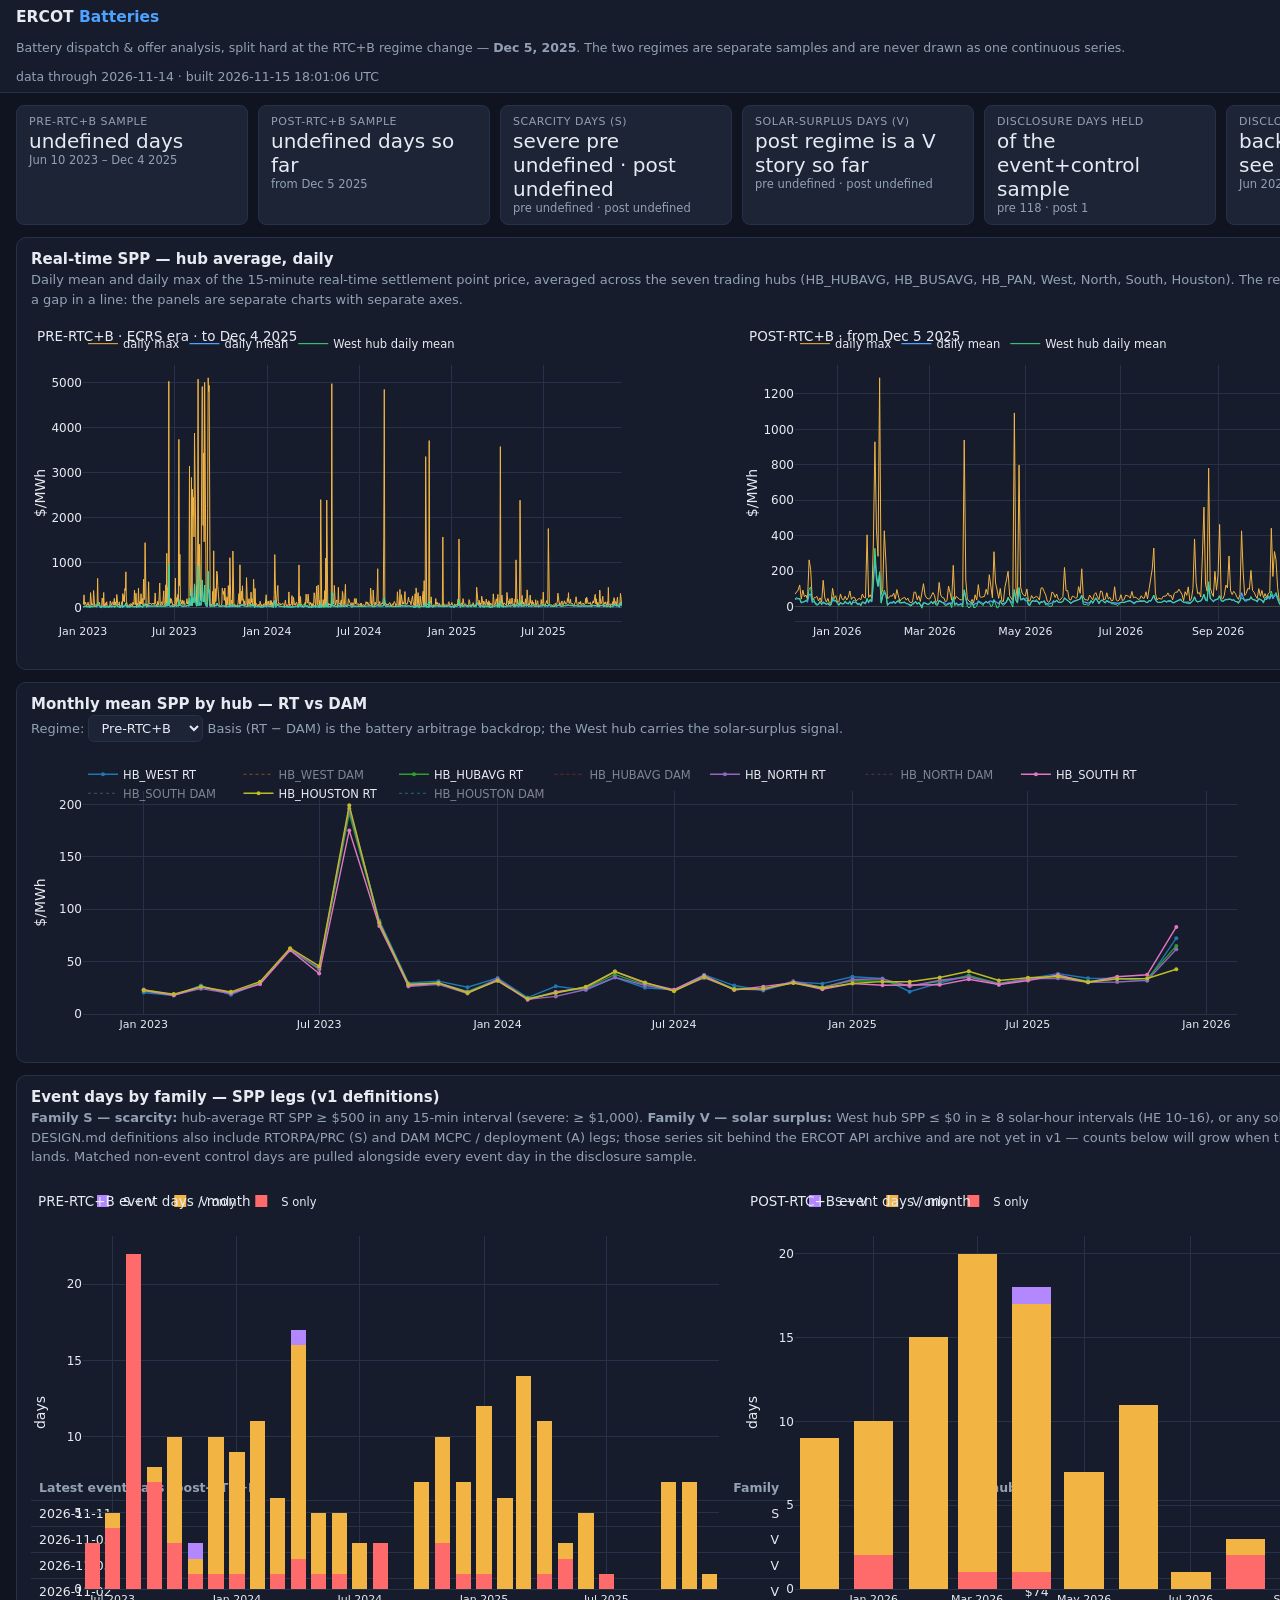
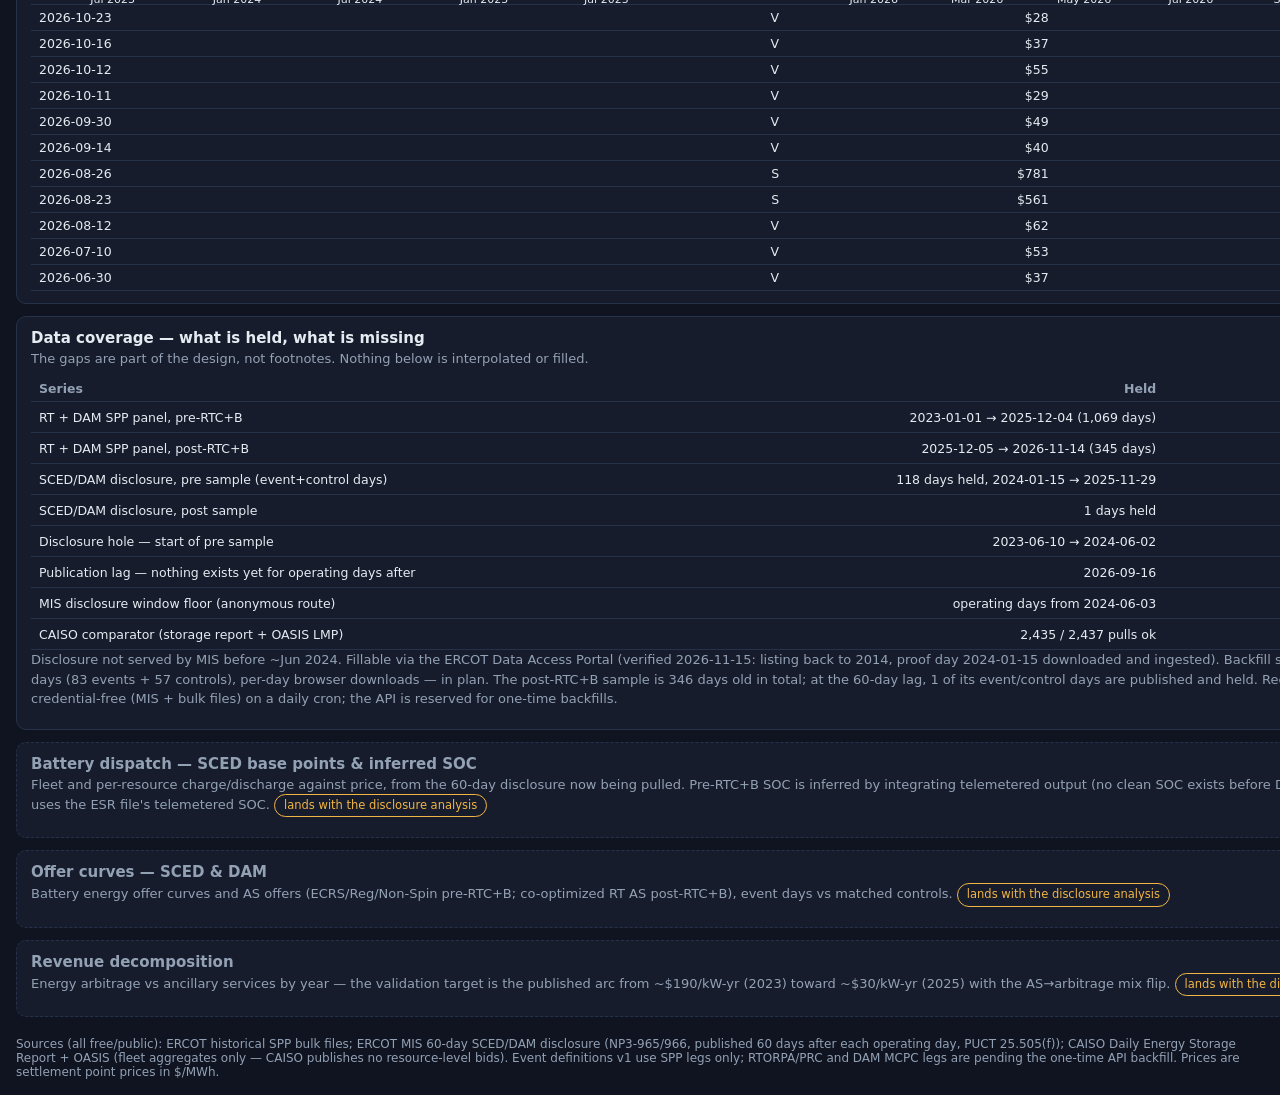
==== ercot-battery/dashboard/index.html @ 0ad35e03 "Add ERCOT battery dashboard v1 (SPP prices, event days, coverage)" ====
<!DOCTYPE html>
<html lang="en">
<head>
<meta charset="utf-8">
<meta name="viewport" content="width=device-width, initial-scale=1">
<title>ERCOT Batteries — SPP, Events &amp; Coverage</title>
<script src="https://cdn.plot.ly/plotly-2.35.2.min.js"></script>
<style>
  :root{
    --bg:#0f1420; --panel:#161c2b; --panel2:#1c2436; --text:#e6ebf2;
    --muted:#93a1b5; --accent:#4da3ff; --border:#26314a;
    --warn:#f2b544; --bad:#ff6b6b; --good:#3ddc84;
  }
  *{box-sizing:border-box}
  html,body{height:100%}
  body{margin:0;background:var(--bg);color:var(--text);
       font-family:system-ui,-apple-system,"Segoe UI",Roboto,Helvetica,Arial,sans-serif;
       display:flex;flex-direction:column;overflow:auto}
  header{display:flex;align-items:baseline;gap:14px;padding:8px 16px;background:var(--panel);
         border-bottom:1px solid var(--border);flex:0 0 auto;flex-wrap:wrap}
  header h1{font-size:15.5px;margin:0;font-weight:650;white-space:nowrap}
  header h1 span{color:var(--accent)}
  header .sub{color:var(--muted);font-size:12.5px}
  main{padding:12px 16px 20px;display:grid;gap:12px;max-width:1560px;width:100%;margin:0 auto}
  section{background:var(--panel);border:1px solid var(--border);border-radius:10px;padding:12px 14px}
  section h2{margin:0 0 2px;font-size:15px}
  section p{color:var(--muted);margin:0 0 8px;font-size:13px;line-height:1.5}
  .grid2{display:grid;grid-template-columns:1fr 1fr;gap:12px}
  @media (max-width:980px){.grid2{grid-template-columns:1fr}}
  .chart{width:100%;height:300px}
  .chart.tall{height:340px}
  .kpis{display:grid;grid-template-columns:repeat(auto-fit,minmax(160px,1fr));gap:10px}
  .kpi{background:var(--panel2);border:1px solid var(--border);border-radius:8px;padding:9px 12px}
  .kpi .label{color:var(--muted);font-size:11px;text-transform:uppercase;letter-spacing:.05em}
  .kpi .value{font-size:20px;margin-top:1px}
  .kpi .note{color:var(--muted);font-size:11.5px}
  table{border-collapse:collapse;width:100%;font-size:12.5px}
  th,td{border-bottom:1px solid var(--border);padding:5px 8px;text-align:right;white-space:nowrap}
  th:first-child,td:first-child{text-align:left}
  th{color:var(--muted);font-weight:600}
  .tag{display:inline-block;padding:2px 9px;border-radius:999px;border:1px solid var(--border);font-size:11.5px}
  .tag.gap{color:var(--bad);border-color:var(--bad)}
  .tag.lag{color:var(--warn);border-color:var(--warn)}
  .tag.ok{color:var(--good);border-color:var(--good)}
  .soon{border-style:dashed;color:var(--muted)}
  .soon h2{color:var(--muted)}
  select{background:var(--panel2);color:var(--text);border:1px solid var(--border);border-radius:6px;
         padding:4px 8px;font-family:inherit;font-size:13px}
  .err{color:var(--bad);padding:18px;text-align:center}
  footer{color:var(--muted);font-size:12px;padding:0 16px 16px;max-width:1560px;margin:0 auto;width:100%}
</style>
</head>
<body>
<header>
  <h1>ERCOT <span>Batteries</span></h1>
  <div class="sub">Battery dispatch &amp; offer analysis, split hard at the RTC+B regime change — <b>Dec 5, 2025</b>. The two regimes are separate samples and are never drawn as one continuous series.</div>
  <div class="sub" id="generated"></div>
</header>
<main id="main">
  <div class="err" id="loading">Loading data.json…</div>
</main>
<footer>
  Sources (all free/public): ERCOT historical SPP bulk files; ERCOT MIS 60-day SCED/DAM disclosure (NP3-965/966, published 60 days after each operating day, PUCT 25.505(f)); CAISO Daily Energy Storage Report + OASIS (fleet aggregates only — CAISO publishes no resource-level bids). Event definitions v1 use SPP legs only; RTORPA/PRC and DAM MCPC legs are pending the one-time API backfill. Prices are settlement point prices in $/MWh.
</footer>
<script>
var FONT = {color:"#e6ebf2", family:"system-ui,-apple-system,'Segoe UI',Roboto,Helvetica,Arial,sans-serif"};
function layout(title, extra){
  var L = {title:{text:title, font:{size:13.5, color:"#e6ebf2"}, x:0.01, xanchor:"left"},
    paper_bgcolor:"rgba(0,0,0,0)", plot_bgcolor:"rgba(0,0,0,0)",
    font:FONT, margin:{l:52,r:12,t:30,b:36},
    xaxis:{gridcolor:"#26314a", linecolor:"#26314a", tickfont:{size:11}},
    yaxis:{gridcolor:"#26314a", linecolor:"#26314a", tickfont:{size:11}},
    legend:{orientation:"h", y:1.14, font:{size:11.5}}, hovermode:"x unified"};
  if(extra) for(var k in extra) L[k]=extra[k];
  return L;
}
var CFG = {responsive:true, displaylogo:false};
function el(tag, cls, html){ var e=document.createElement(tag); if(cls) e.className=cls; if(html!=null) e.innerHTML=html; return e; }
function fmt(n){ return n==null ? "—" : Number(n).toLocaleString("en-US"); }
function money(n){ return n==null ? "—" : "$" + Number(n).toLocaleString("en-US",{maximumFractionDigits:0}); }

fetch("data.json").then(function(r){
  if(!r.ok) throw new Error("fetch " + r.status);
  return r.json();
}).then(function(D){
  var main = document.getElementById("main");
  main.innerHTML = "";
  document.getElementById("generated").textContent =
    "data through " + D.meta.panel_through + " · built " + D.meta.generated_at.replace("T"," ").replace("Z"," UTC");

  /* ---------- KPI strip ---------- */
  var kpis = el("div","kpis");
  var cov = D.coverage, evp = D.events.pre_rtcb, evo = D.events.post_rtcb;
  [["Pre-RTC+B sample", "Jun 10 2023 – Dec 4 2025", evp.days + " days"],
   ["Post-RTC+B sample", "from Dec 5 2025", evo.days + " days so far"],
   ["Scarcity days (S)", "pre " + evp.S + " · post " + evo.S, "severe pre " + evp.S_severe + " · post " + evo.S_severe],
   ["Solar-surplus days (V)", "pre " + evp.V + " · post " + evo.V, "post regime is a V story so far"],
   ["Disclosure days held", "pre " + cov.disclosure.pre_held_days + " · post " + cov.disclosure.post_held_days, "of the event+control sample"],
   ["Disclosure hole", "Jun 2023 – Jun 2024", "backfill pending — see coverage"]
  ].forEach(function(k){
    var d = el("div","kpi");
    d.appendChild(el("div","label",k[0])); d.appendChild(el("div","value",k[2])); d.appendChild(el("div","note",k[1]));
    kpis.appendChild(d);
  });
  main.appendChild(kpis);

  /* ---------- Prices: two regime panels, never one series ---------- */
  var sec = el("section");
  sec.appendChild(el("h2",null,"Real-time SPP — hub average, daily"));
  sec.appendChild(el("p",null,"Daily mean and daily max of the 15-minute real-time settlement point price, averaged across the seven trading hubs (HB_HUBAVG, HB_BUSAVG, HB_PAN, West, North, South, Houston). The regime break is a wall, not a gap in a line: the panels are separate charts with separate axes."));
  var g = el("div","grid2");
  var c1 = el("div","chart tall"), c2 = el("div","chart tall");
  g.appendChild(c1); g.appendChild(c2); sec.appendChild(g); main.appendChild(sec);
  function priceTraces(R){
    return [
      {x:R.dates, y:R.hubavg_max, name:"daily max", mode:"lines", line:{color:"#f2b544", width:1}},
      {x:R.dates, y:R.hubavg_mean, name:"daily mean", mode:"lines", line:{color:"#4da3ff", width:1.2}},
      {x:R.dates, y:R.west_mean, name:"West hub daily mean", mode:"lines", line:{color:"#3ddc84", width:1}}];
  }
  Plotly.newPlot(c1, priceTraces(D.prices.pre_rtcb),
    layout("PRE-RTC+B · ECRS era · to Dec 4 2025", {yaxis:{title:{text:"$/MWh"}, gridcolor:"#26314a"}}), CFG);
  Plotly.newPlot(c2, priceTraces(D.prices.post_rtcb),
    layout("POST-RTC+B · from Dec 5 2025", {yaxis:{title:{text:"$/MWh"}, gridcolor:"#26314a"}}), CFG);

  /* ---------- Monthly hub means with selector ---------- */
  var sec2 = el("section");
  sec2.appendChild(el("h2",null,"Monthly mean SPP by hub — RT vs DAM"));
  var row = el("p");
  row.appendChild(document.createTextNode("Regime: "));
  var sel = el("select"); sel.id = "regimeSel";
  sel.appendChild(new Option("Pre-RTC+B", "pre_rtcb")); sel.appendChild(new Option("Post-RTC+B", "post_rtcb"));
  row.appendChild(sel);
  row.appendChild(document.createTextNode("  Basis (RT − DAM) is the battery arbitrage backdrop; the West hub carries the solar-surplus signal."));
  sec2.appendChild(row);
  var c3 = el("div","chart"); sec2.appendChild(c3); main.appendChild(sec2);
  function drawHubs(regime){
    var mh = D.monthly_hubs[regime], traces = [];
    ["HB_WEST","HB_HUBAVG","HB_NORTH","HB_SOUTH","HB_HOUSTON"].forEach(function(h){
      traces.push({x:mh[h].months, y:mh[h].rt, name:h+" RT", mode:"lines+markers",
                   marker:{size:4}, line:{width:1.4}});
      traces.push({x:mh[h].months, y:mh[h].dam, name:h+" DAM", mode:"lines",
                   line:{width:1, dash:"dot"}, visible:"legendonly"});
    });
    Plotly.newPlot(c3, traces, layout("", {yaxis:{title:{text:"$/MWh"}, gridcolor:"#26314a"},
      margin:{l:52,r:12,t:10,b:36}}), CFG);
  }
  sel.addEventListener("change", function(){ drawHubs(sel.value); });
  drawHubs("pre_rtcb");

  /* ---------- Events ---------- */
  var sec3 = el("section");
  sec3.appendChild(el("h2",null,"Event days by family — SPP legs (v1 definitions)"));
  sec3.appendChild(el("p",null,
    "<b>Family S — scarcity:</b> hub-average RT SPP ≥ $500 in any 15-min interval (severe: ≥ $1,000). " +
    "<b>Family V — solar surplus:</b> West hub SPP ≤ $0 in ≥ 8 solar-hour intervals (HE 10–16), or any solar-hour SPP ≤ −$10. " +
    "Full DESIGN.md definitions also include RTORPA/PRC (S) and DAM MCPC / deployment (A) legs; those series sit behind the ERCOT API archive and are not yet in v1 — counts below will grow when the one-time backfill lands. Matched non-event control days are pulled alongside every event day in the disclosure sample."));
  var g3 = el("div","grid2"); var c4 = el("div","chart"), c5 = el("div","chart");
  g3.appendChild(c4); g3.appendChild(c5); sec3.appendChild(g3);
  function eventTraces(R){
    return [
      {x:R.by_month.months, y:R.by_month.S, name:"S only", type:"bar", marker:{color:"#ff6b6b"}},
      {x:R.by_month.months, y:R.by_month.V, name:"V only", type:"bar", marker:{color:"#f2b544"}},
      {x:R.by_month.months, y:R.by_month.SV, name:"S + V", type:"bar", marker:{color:"#b388ff"}}];
  }
  Plotly.newPlot(c4, eventTraces(D.events.pre_rtcb),
    layout("PRE-RTC+B event days / month", {barmode:"stack", yaxis:{title:{text:"days"}, gridcolor:"#26314a"}}), CFG);
  Plotly.newPlot(c5, eventTraces(D.events.post_rtcb),
    layout("POST-RTC+B event days / month", {barmode:"stack", yaxis:{title:{text:"days"}, gridcolor:"#26314a"}}), CFG);
  var t = el("table");
  t.innerHTML = "<tr><th>Latest event days (post-RTC+B)</th><th>Family</th><th>Max hub SPP</th><th>Neg. solar intervals</th></tr>" +
    D.events.post_rtcb.latest.slice().reverse().map(function(r){
      return "<tr><td>" + r.date + (r.severe ? " · severe" : "") + "</td><td>" + r.family + "</td><td>" +
             money(r.max_spp) + "</td><td>" + fmt(r.n_neg_solar) + "</td></tr>"; }).join("");
  sec3.appendChild(t); main.appendChild(sec3);

  /* ---------- Coverage: held vs gaps ---------- */
  var sec4 = el("section");
  sec4.appendChild(el("h2",null,"Data coverage — what is held, what is missing"));
  sec4.appendChild(el("p",null,"The gaps are part of the design, not footnotes. Nothing below is interpolated or filled."));
  var ct = el("table");
  var dsc = cov.disclosure;
  ct.innerHTML =
    "<tr><th>Series</th><th>Held</th><th>Status</th></tr>" +
    "<tr><td>RT + DAM SPP panel, pre-RTC+B</td><td>" + cov.spp_panel.pre.start + " → " + cov.spp_panel.pre.end + " (" + fmt(cov.spp_panel.pre.days) + " days)</td><td><span class='tag ok'>complete</span></td></tr>" +
    "<tr><td>RT + DAM SPP panel, post-RTC+B</td><td>" + cov.spp_panel.post.start + " → " + cov.spp_panel.post.end + " (" + fmt(cov.spp_panel.post.days) + " days)</td><td><span class='tag ok'>growing daily</span></td></tr>" +
    "<tr><td>SCED/DAM disclosure, pre sample (event+control days)</td><td>" + fmt(dsc.pre_held_days) + " days held, " + (dsc.pre_held_range ? dsc.pre_held_range[0] + " → " + dsc.pre_held_range[1] : "—") + "</td><td><span class='tag lag'>pull in progress</span></td></tr>" +
    "<tr><td>SCED/DAM disclosure, post sample</td><td>" + fmt(dsc.post_held_days) + " days held</td><td><span class='tag lag'>60-day publication lag</span></td></tr>" +
    "<tr><td>Disclosure hole — start of pre sample</td><td>" + dsc.hole.start + " → " + dsc.hole.end + "</td><td><span class='tag gap'>not held</span></td></tr>" +
    "<tr><td>Publication lag — nothing exists yet for operating days after</td><td>" + dsc.lag_cutoff + "</td><td><span class='tag lag'>structural</span></td></tr>" +
    "<tr><td>MIS disclosure window floor (anonymous route)</td><td>operating days from " + dsc.mis_floor + "</td><td><span class='tag'>measured</span></td></tr>" +
    "<tr><td>CAISO comparator (storage report + OASIS LMP)</td><td>" + fmt(cov.caiso.entries_ok) + " / " + fmt(cov.caiso.entries_total) + " pulls ok</td><td><span class='tag lag'>pull in progress</span></td></tr>";
  sec4.appendChild(ct);
  sec4.appendChild(el("p",null, dsc.hole.label + ". The post-RTC+B sample is " + dsc.post_days_elapsed +
    " days old in total; at the 60-day lag, " + dsc.post_held_days + " of its event/control days are published and held. Recurring collection is credential-free (MIS + bulk files) on a daily cron; the API is reserved for one-time backfills."));
  main.appendChild(sec4);

  /* ---------- Placeholders for the disclosure analysis ---------- */
  [["Battery dispatch — SCED base points & inferred SOC","Fleet and per-resource charge/discharge against price, from the 60-day disclosure now being pulled. Pre-RTC+B SOC is inferred by integrating telemetered output (no clean SOC exists before Dec 5 2025); post-RTC+B uses the ESR file's telemetered SOC."],
   ["Offer curves — SCED & DAM","Battery energy offer curves and AS offers (ECRS/Reg/Non-Spin pre-RTC+B; co-optimized RT AS post-RTC+B), event days vs matched controls."],
   ["Revenue decomposition","Energy arbitrage vs ancillary services by year — the validation target is the published arc from ~$190/kW-yr (2023) toward ~$30/kW-yr (2025) with the AS→arbitrage mix flip."]]
  .forEach(function(s){
    var d = el("section","soon"); d.appendChild(el("h2",null,s[0]));
    d.appendChild(el("p",null,s[1] + " <span class='tag lag'>lands with the disclosure analysis</span>")); main.appendChild(d);
  });
}).catch(function(e){
  document.getElementById("loading").textContent =
    "data.json could not be loaded or parsed (" + e.message + "). If the file exists, this is a parse failure, not a missing file.";
});
</script>
</body>
</html>
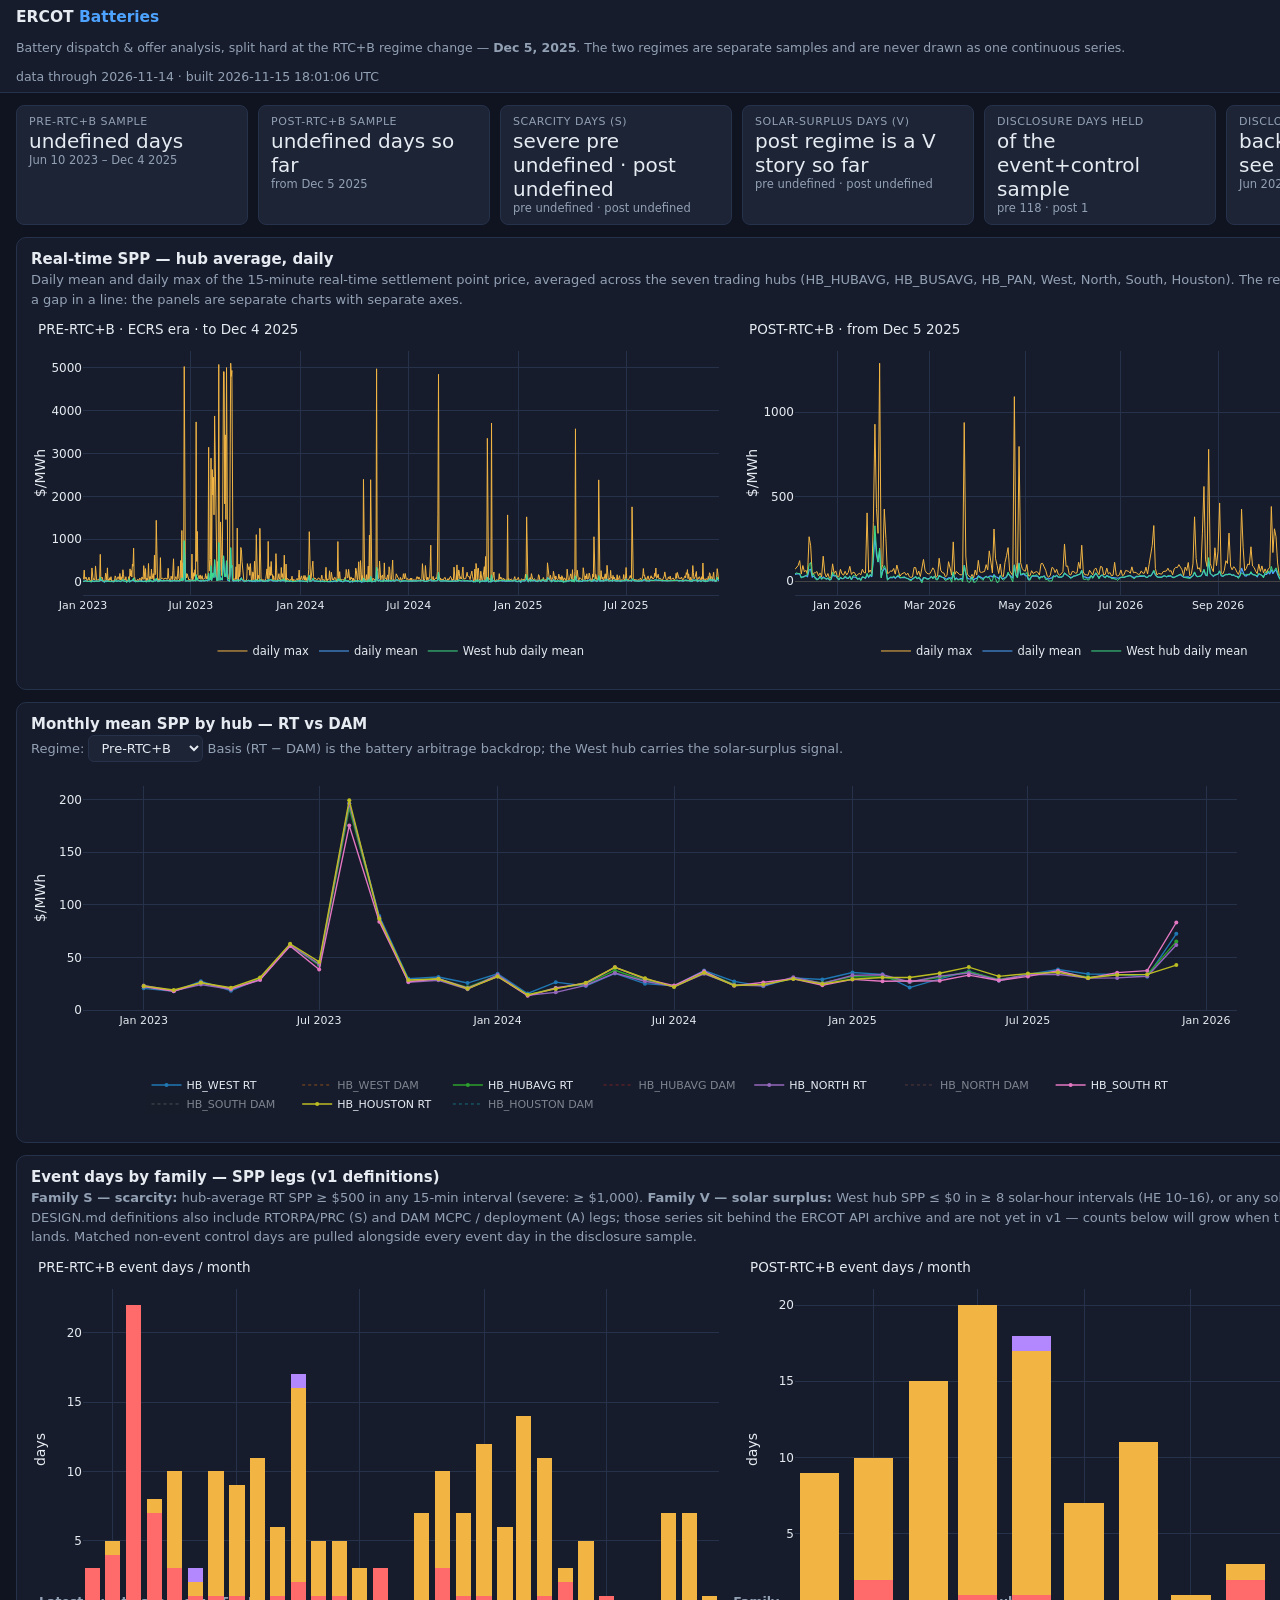
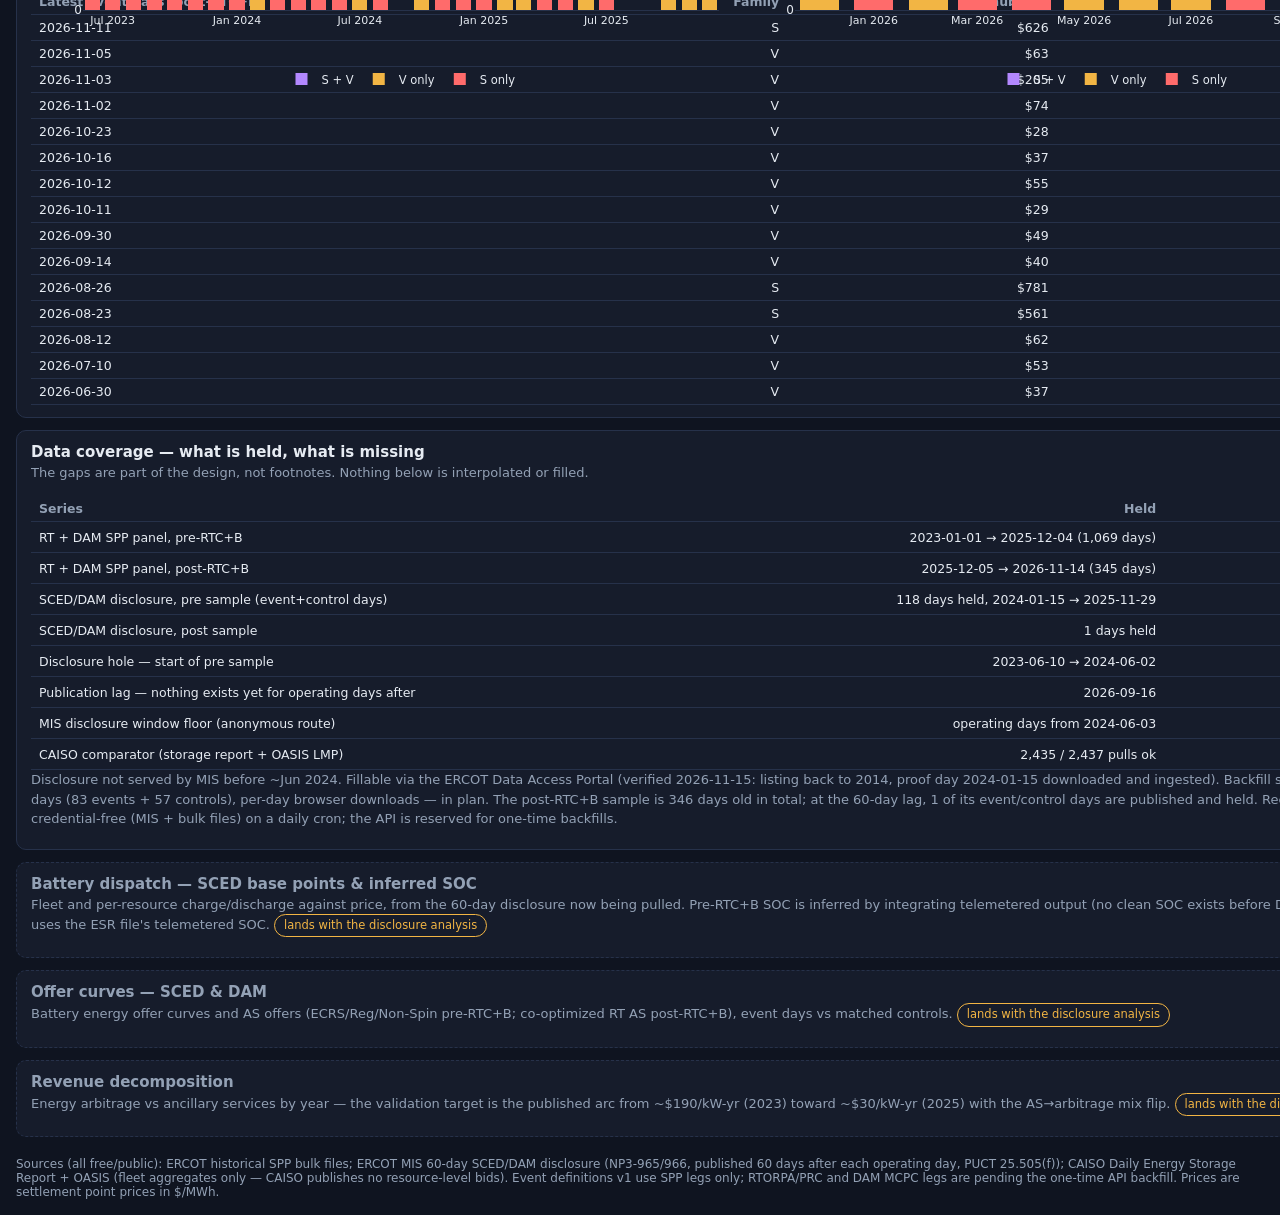
==== commit 322ecfdc: "ERCOT dashboard visual cleanup: legends below charts, table wrappers, spacing" ====
--- a/ercot-battery/dashboard/index.html
+++ b/ercot-battery/dashboard/index.html
@@ -27,8 +27,10 @@
   section p{color:var(--muted);margin:0 0 8px;font-size:13px;line-height:1.5}
   .grid2{display:grid;grid-template-columns:1fr 1fr;gap:12px}
   @media (max-width:980px){.grid2{grid-template-columns:1fr}}
-  .chart{width:100%;height:300px}
-  .chart.tall{height:340px}
+  .chart{width:100%;height:320px}
+  .chart.tall{height:360px}
+  .tablewrap{overflow-x:auto;margin-top:14px}
+  .tablewrap table{min-width:480px}
   .kpis{display:grid;grid-template-columns:repeat(auto-fit,minmax(160px,1fr));gap:10px}
   .kpi{background:var(--panel2);border:1px solid var(--border);border-radius:8px;padding:9px 12px}
   .kpi .label{color:var(--muted);font-size:11px;text-transform:uppercase;letter-spacing:.05em}
@@ -67,10 +69,10 @@
 function layout(title, extra){
   var L = {title:{text:title, font:{size:13.5, color:"#e6ebf2"}, x:0.01, xanchor:"left"},
     paper_bgcolor:"rgba(0,0,0,0)", plot_bgcolor:"rgba(0,0,0,0)",
-    font:FONT, margin:{l:52,r:12,t:30,b:36},
+    font:FONT, margin:{l:52,r:12,t:34,b:62},
     xaxis:{gridcolor:"#26314a", linecolor:"#26314a", tickfont:{size:11}},
     yaxis:{gridcolor:"#26314a", linecolor:"#26314a", tickfont:{size:11}},
-    legend:{orientation:"h", y:1.14, font:{size:11.5}}, hovermode:"x unified"};
+    legend:{orientation:"h", x:0.5, xanchor:"center", y:-0.17, font:{size:11.5}}, hovermode:"x unified"};
   if(extra) for(var k in extra) L[k]=extra[k];
   return L;
 }
@@ -132,7 +134,7 @@
   row.appendChild(sel);
   row.appendChild(document.createTextNode("  Basis (RT − DAM) is the battery arbitrage backdrop; the West hub carries the solar-surplus signal."));
   sec2.appendChild(row);
-  var c3 = el("div","chart"); sec2.appendChild(c3); main.appendChild(sec2);
+  var c3 = el("div","chart tall"); sec2.appendChild(c3); main.appendChild(sec2);
   function drawHubs(regime){
     var mh = D.monthly_hubs[regime], traces = [];
     ["HB_WEST","HB_HUBAVG","HB_NORTH","HB_SOUTH","HB_HOUSTON"].forEach(function(h){
@@ -142,7 +144,8 @@
                    line:{width:1, dash:"dot"}, visible:"legendonly"});
     });
     Plotly.newPlot(c3, traces, layout("", {yaxis:{title:{text:"$/MWh"}, gridcolor:"#26314a"},
-      margin:{l:52,r:12,t:10,b:36}}), CFG);
+      margin:{l:52,r:12,t:16,b:92},
+      legend:{orientation:"h", x:0.5, xanchor:"center", y:-0.27, font:{size:11}}}), CFG);
   }
   sel.addEventListener("change", function(){ drawHubs(sel.value); });
   drawHubs("pre_rtcb");
@@ -171,7 +174,7 @@
     D.events.post_rtcb.latest.slice().reverse().map(function(r){
       return "<tr><td>" + r.date + (r.severe ? " · severe" : "") + "</td><td>" + r.family + "</td><td>" +
              money(r.max_spp) + "</td><td>" + fmt(r.n_neg_solar) + "</td></tr>"; }).join("");
-  sec3.appendChild(t); main.appendChild(sec3);
+  var tw = el("div","tablewrap"); tw.appendChild(t); sec3.appendChild(tw); main.appendChild(sec3);
 
   /* ---------- Coverage: held vs gaps ---------- */
   var sec4 = el("section");
@@ -189,7 +192,7 @@
     "<tr><td>Publication lag — nothing exists yet for operating days after</td><td>" + dsc.lag_cutoff + "</td><td><span class='tag lag'>structural</span></td></tr>" +
     "<tr><td>MIS disclosure window floor (anonymous route)</td><td>operating days from " + dsc.mis_floor + "</td><td><span class='tag'>measured</span></td></tr>" +
     "<tr><td>CAISO comparator (storage report + OASIS LMP)</td><td>" + fmt(cov.caiso.entries_ok) + " / " + fmt(cov.caiso.entries_total) + " pulls ok</td><td><span class='tag lag'>pull in progress</span></td></tr>";
-  sec4.appendChild(ct);
+  var ctw = el("div","tablewrap"); ctw.appendChild(ct); sec4.appendChild(ctw);
   sec4.appendChild(el("p",null, dsc.hole.label + ". The post-RTC+B sample is " + dsc.post_days_elapsed +
     " days old in total; at the 60-day lag, " + dsc.post_held_days + " of its event/control days are published and held. Recurring collection is credential-free (MIS + bulk files) on a daily cron; the API is reserved for one-time backfills."));
   main.appendChild(sec4);
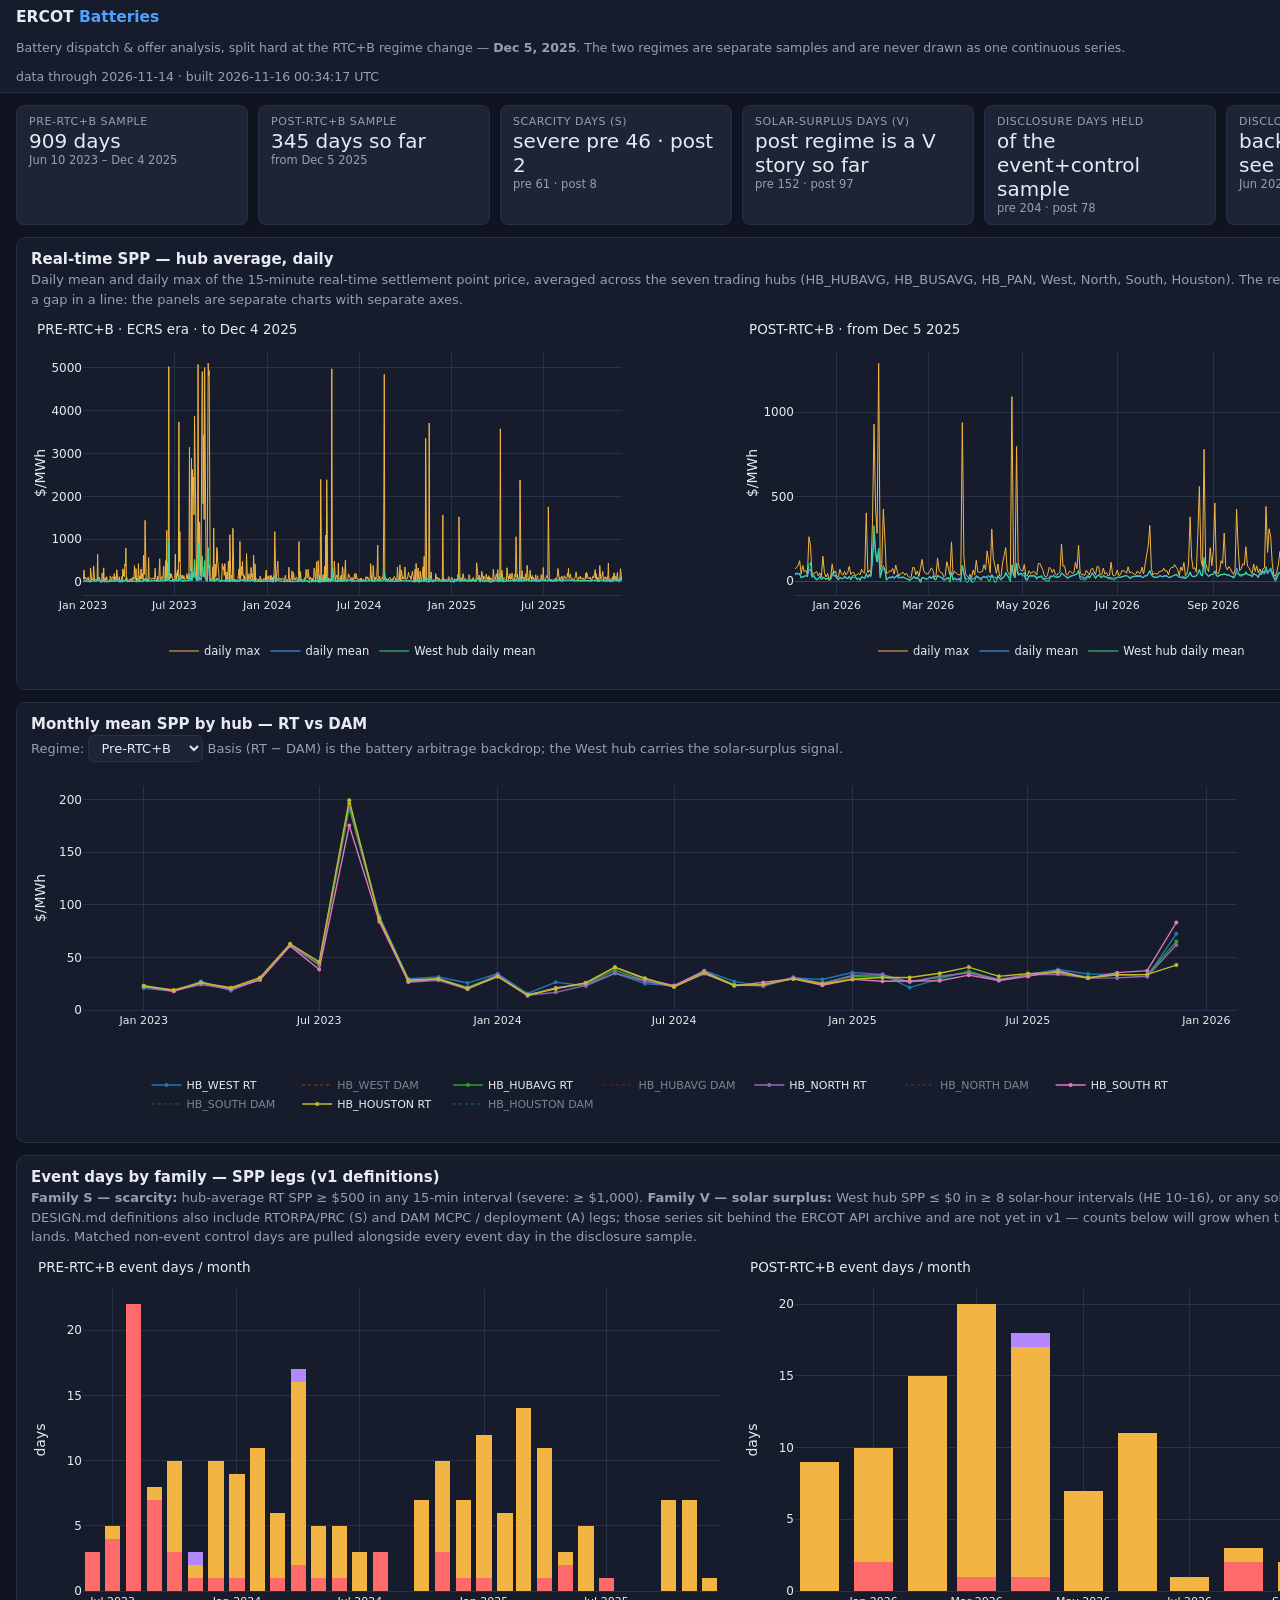
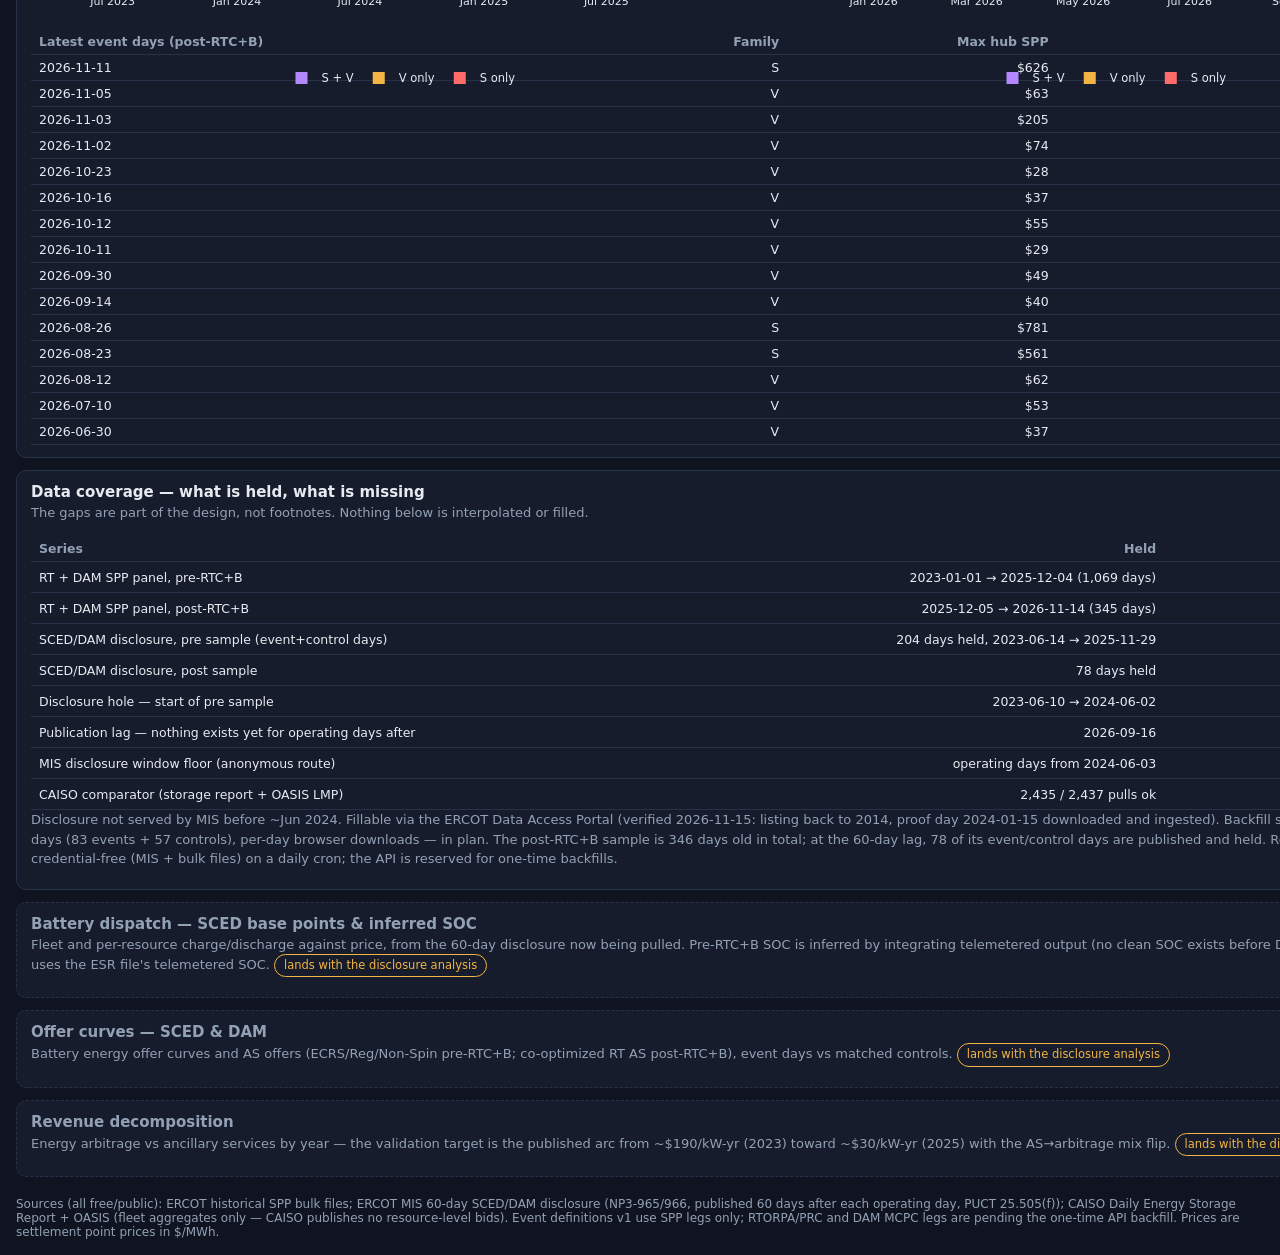
==== commit ed325ef6: "ERCOT dashboard: fix event-chart/table collision, KPI counts bug, refresh coverage payload" ====
--- a/ercot-battery/dashboard/index.html
+++ b/ercot-battery/dashboard/index.html
@@ -70,8 +70,8 @@
   var L = {title:{text:title, font:{size:13.5, color:"#e6ebf2"}, x:0.01, xanchor:"left"},
     paper_bgcolor:"rgba(0,0,0,0)", plot_bgcolor:"rgba(0,0,0,0)",
     font:FONT, margin:{l:52,r:12,t:34,b:62},
-    xaxis:{gridcolor:"#26314a", linecolor:"#26314a", tickfont:{size:11}},
-    yaxis:{gridcolor:"#26314a", linecolor:"#26314a", tickfont:{size:11}},
+    xaxis:{gridcolor:"#26314a", linecolor:"#26314a", tickfont:{size:11}, automargin:true},
+    yaxis:{gridcolor:"#26314a", linecolor:"#26314a", tickfont:{size:11}, automargin:true},
     legend:{orientation:"h", x:0.5, xanchor:"center", y:-0.17, font:{size:11.5}}, hovermode:"x unified"};
   if(extra) for(var k in extra) L[k]=extra[k];
   return L;
@@ -92,7 +92,7 @@
 
   /* ---------- KPI strip ---------- */
   var kpis = el("div","kpis");
-  var cov = D.coverage, evp = D.events.pre_rtcb, evo = D.events.post_rtcb;
+  var cov = D.coverage, evp = D.events.pre_rtcb.counts, evo = D.events.post_rtcb.counts;
   [["Pre-RTC+B sample", "Jun 10 2023 – Dec 4 2025", evp.days + " days"],
    ["Post-RTC+B sample", "from Dec 5 2025", evo.days + " days so far"],
    ["Scarcity days (S)", "pre " + evp.S + " · post " + evo.S, "severe pre " + evp.S_severe + " · post " + evo.S_severe],
@@ -157,7 +157,7 @@
     "<b>Family S — scarcity:</b> hub-average RT SPP ≥ $500 in any 15-min interval (severe: ≥ $1,000). " +
     "<b>Family V — solar surplus:</b> West hub SPP ≤ $0 in ≥ 8 solar-hour intervals (HE 10–16), or any solar-hour SPP ≤ −$10. " +
     "Full DESIGN.md definitions also include RTORPA/PRC (S) and DAM MCPC / deployment (A) legs; those series sit behind the ERCOT API archive and are not yet in v1 — counts below will grow when the one-time backfill lands. Matched non-event control days are pulled alongside every event day in the disclosure sample."));
-  var g3 = el("div","grid2"); var c4 = el("div","chart"), c5 = el("div","chart");
+  var g3 = el("div","grid2"); var c4 = el("div","chart tall"), c5 = el("div","chart tall");
   g3.appendChild(c4); g3.appendChild(c5); sec3.appendChild(g3);
   function eventTraces(R){
     return [
@@ -166,9 +166,13 @@
       {x:R.by_month.months, y:R.by_month.SV, name:"S + V", type:"bar", marker:{color:"#b388ff"}}];
   }
   Plotly.newPlot(c4, eventTraces(D.events.pre_rtcb),
-    layout("PRE-RTC+B event days / month", {barmode:"stack", yaxis:{title:{text:"days"}, gridcolor:"#26314a"}}), CFG);
+    layout("PRE-RTC+B event days / month", {barmode:"stack", margin:{l:52,r:12,t:34,b:88},
+      legend:{orientation:"h", x:0.5, xanchor:"center", y:-0.24, font:{size:11.5}},
+      yaxis:{title:{text:"days"}, gridcolor:"#26314a", automargin:true}}), CFG);
   Plotly.newPlot(c5, eventTraces(D.events.post_rtcb),
-    layout("POST-RTC+B event days / month", {barmode:"stack", yaxis:{title:{text:"days"}, gridcolor:"#26314a"}}), CFG);
+    layout("POST-RTC+B event days / month", {barmode:"stack", margin:{l:52,r:12,t:34,b:88},
+      legend:{orientation:"h", x:0.5, xanchor:"center", y:-0.24, font:{size:11.5}},
+      yaxis:{title:{text:"days"}, gridcolor:"#26314a", automargin:true}}), CFG);
   var t = el("table");
   t.innerHTML = "<tr><th>Latest event days (post-RTC+B)</th><th>Family</th><th>Max hub SPP</th><th>Neg. solar intervals</th></tr>" +
     D.events.post_rtcb.latest.slice().reverse().map(function(r){
@@ -186,12 +190,12 @@
     "<tr><th>Series</th><th>Held</th><th>Status</th></tr>" +
     "<tr><td>RT + DAM SPP panel, pre-RTC+B</td><td>" + cov.spp_panel.pre.start + " → " + cov.spp_panel.pre.end + " (" + fmt(cov.spp_panel.pre.days) + " days)</td><td><span class='tag ok'>complete</span></td></tr>" +
     "<tr><td>RT + DAM SPP panel, post-RTC+B</td><td>" + cov.spp_panel.post.start + " → " + cov.spp_panel.post.end + " (" + fmt(cov.spp_panel.post.days) + " days)</td><td><span class='tag ok'>growing daily</span></td></tr>" +
-    "<tr><td>SCED/DAM disclosure, pre sample (event+control days)</td><td>" + fmt(dsc.pre_held_days) + " days held, " + (dsc.pre_held_range ? dsc.pre_held_range[0] + " → " + dsc.pre_held_range[1] : "—") + "</td><td><span class='tag lag'>pull in progress</span></td></tr>" +
+    "<tr><td>SCED/DAM disclosure, pre sample (event+control days)</td><td>" + fmt(dsc.pre_held_days) + " days held, " + (dsc.pre_held_range ? dsc.pre_held_range[0] + " → " + dsc.pre_held_range[1] : "—") + "</td><td><span class='tag lag'>backfill in progress</span></td></tr>" +
     "<tr><td>SCED/DAM disclosure, post sample</td><td>" + fmt(dsc.post_held_days) + " days held</td><td><span class='tag lag'>60-day publication lag</span></td></tr>" +
     "<tr><td>Disclosure hole — start of pre sample</td><td>" + dsc.hole.start + " → " + dsc.hole.end + "</td><td><span class='tag gap'>not held</span></td></tr>" +
     "<tr><td>Publication lag — nothing exists yet for operating days after</td><td>" + dsc.lag_cutoff + "</td><td><span class='tag lag'>structural</span></td></tr>" +
     "<tr><td>MIS disclosure window floor (anonymous route)</td><td>operating days from " + dsc.mis_floor + "</td><td><span class='tag'>measured</span></td></tr>" +
-    "<tr><td>CAISO comparator (storage report + OASIS LMP)</td><td>" + fmt(cov.caiso.entries_ok) + " / " + fmt(cov.caiso.entries_total) + " pulls ok</td><td><span class='tag lag'>pull in progress</span></td></tr>";
+    "<tr><td>CAISO comparator (storage report + OASIS LMP)</td><td>" + fmt(cov.caiso.entries_ok) + " / " + fmt(cov.caiso.entries_total) + " pulls ok</td><td><span class='tag ok'>complete</span></td></tr>";
   var ctw = el("div","tablewrap"); ctw.appendChild(ct); sec4.appendChild(ctw);
   sec4.appendChild(el("p",null, dsc.hole.label + ". The post-RTC+B sample is " + dsc.post_days_elapsed +
     " days old in total; at the 60-day lag, " + dsc.post_held_days + " of its event/control days are published and held. Recurring collection is credential-free (MIS + bulk files) on a daily cron; the API is reserved for one-time backfills."));
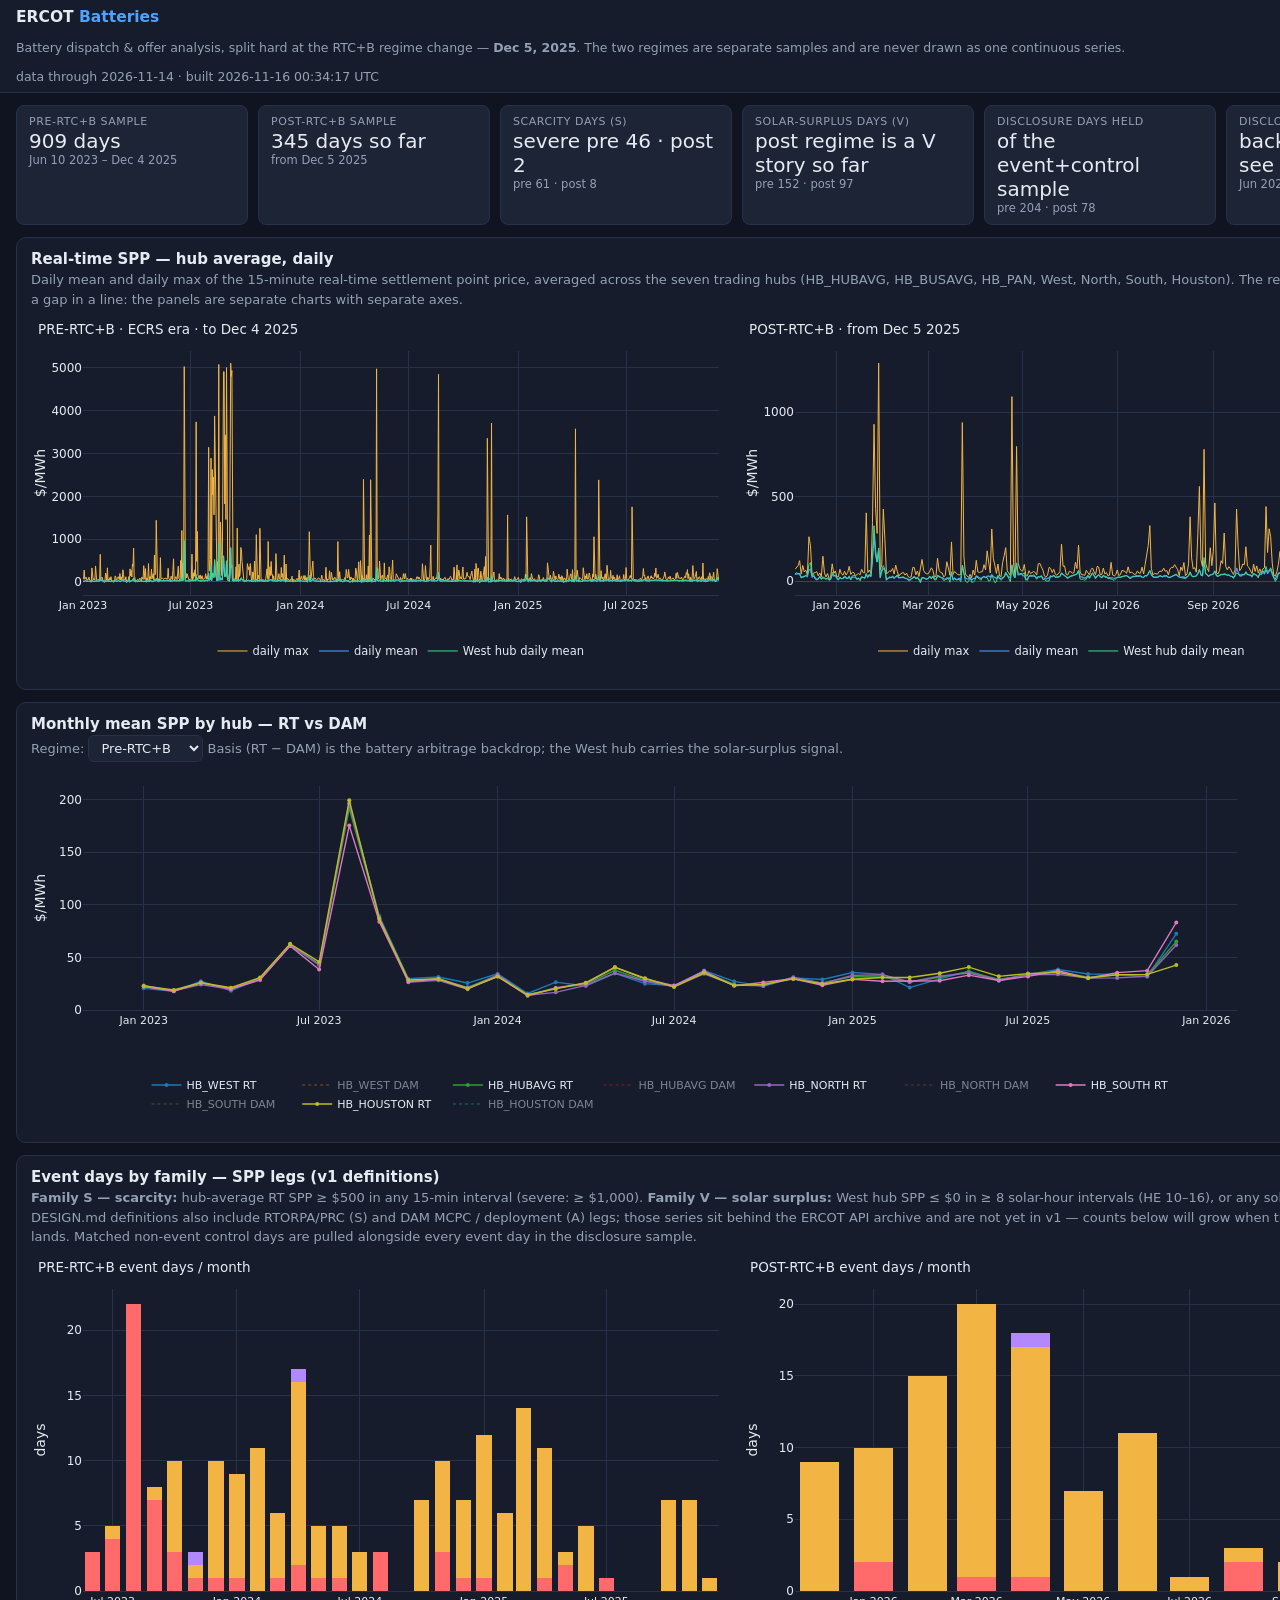
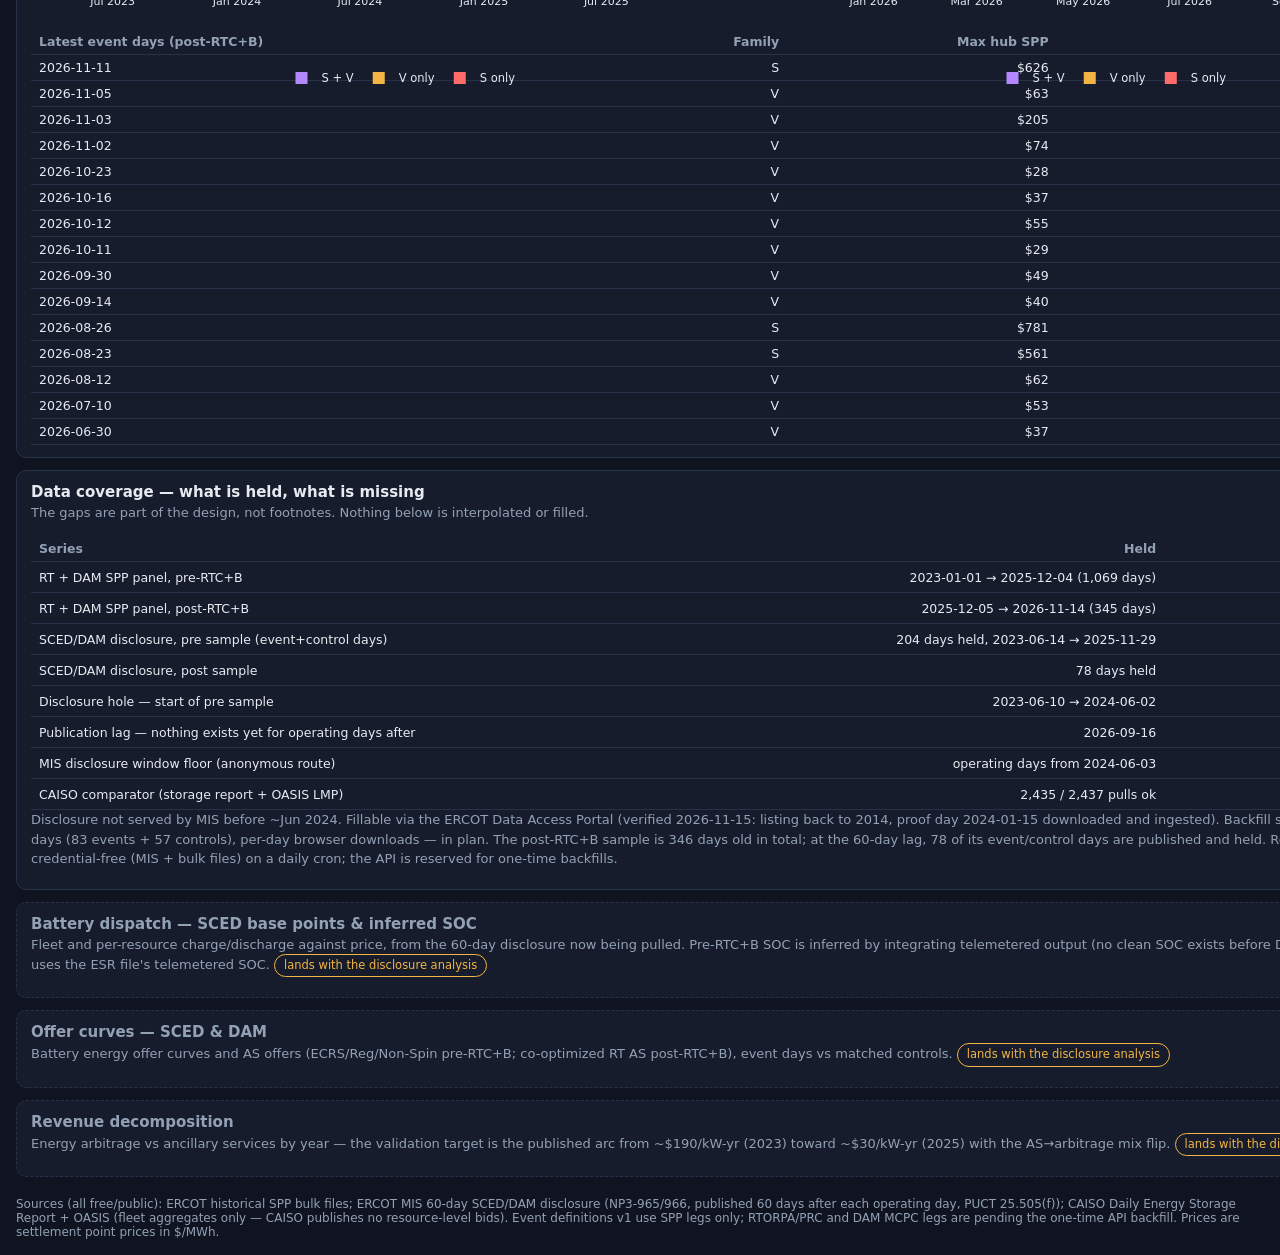
==== commit 899b86f2: "ERCOT dashboard: dark hover labels and native controls (color-scheme dark)" ====
--- a/ercot-battery/dashboard/index.html
+++ b/ercot-battery/dashboard/index.html
@@ -7,6 +7,7 @@
 <script src="https://cdn.plot.ly/plotly-2.35.2.min.js"></script>
 <style>
   :root{
+    color-scheme:dark;
     --bg:#0f1420; --panel:#161c2b; --panel2:#1c2436; --text:#e6ebf2;
     --muted:#93a1b5; --accent:#4da3ff; --border:#26314a;
     --warn:#f2b544; --bad:#ff6b6b; --good:#3ddc84;
@@ -72,7 +73,8 @@
     font:FONT, margin:{l:52,r:12,t:34,b:62},
     xaxis:{gridcolor:"#26314a", linecolor:"#26314a", tickfont:{size:11}, automargin:true},
     yaxis:{gridcolor:"#26314a", linecolor:"#26314a", tickfont:{size:11}, automargin:true},
-    legend:{orientation:"h", x:0.5, xanchor:"center", y:-0.17, font:{size:11.5}}, hovermode:"x unified"};
+    legend:{orientation:"h", x:0.5, xanchor:"center", y:-0.17, font:{size:11.5}}, hovermode:"x unified",
+    hoverlabel:{bgcolor:"#1c2436", bordercolor:"#26314a", font:{color:"#e6ebf2", size:12}} };
   if(extra) for(var k in extra) L[k]=extra[k];
   return L;
 }
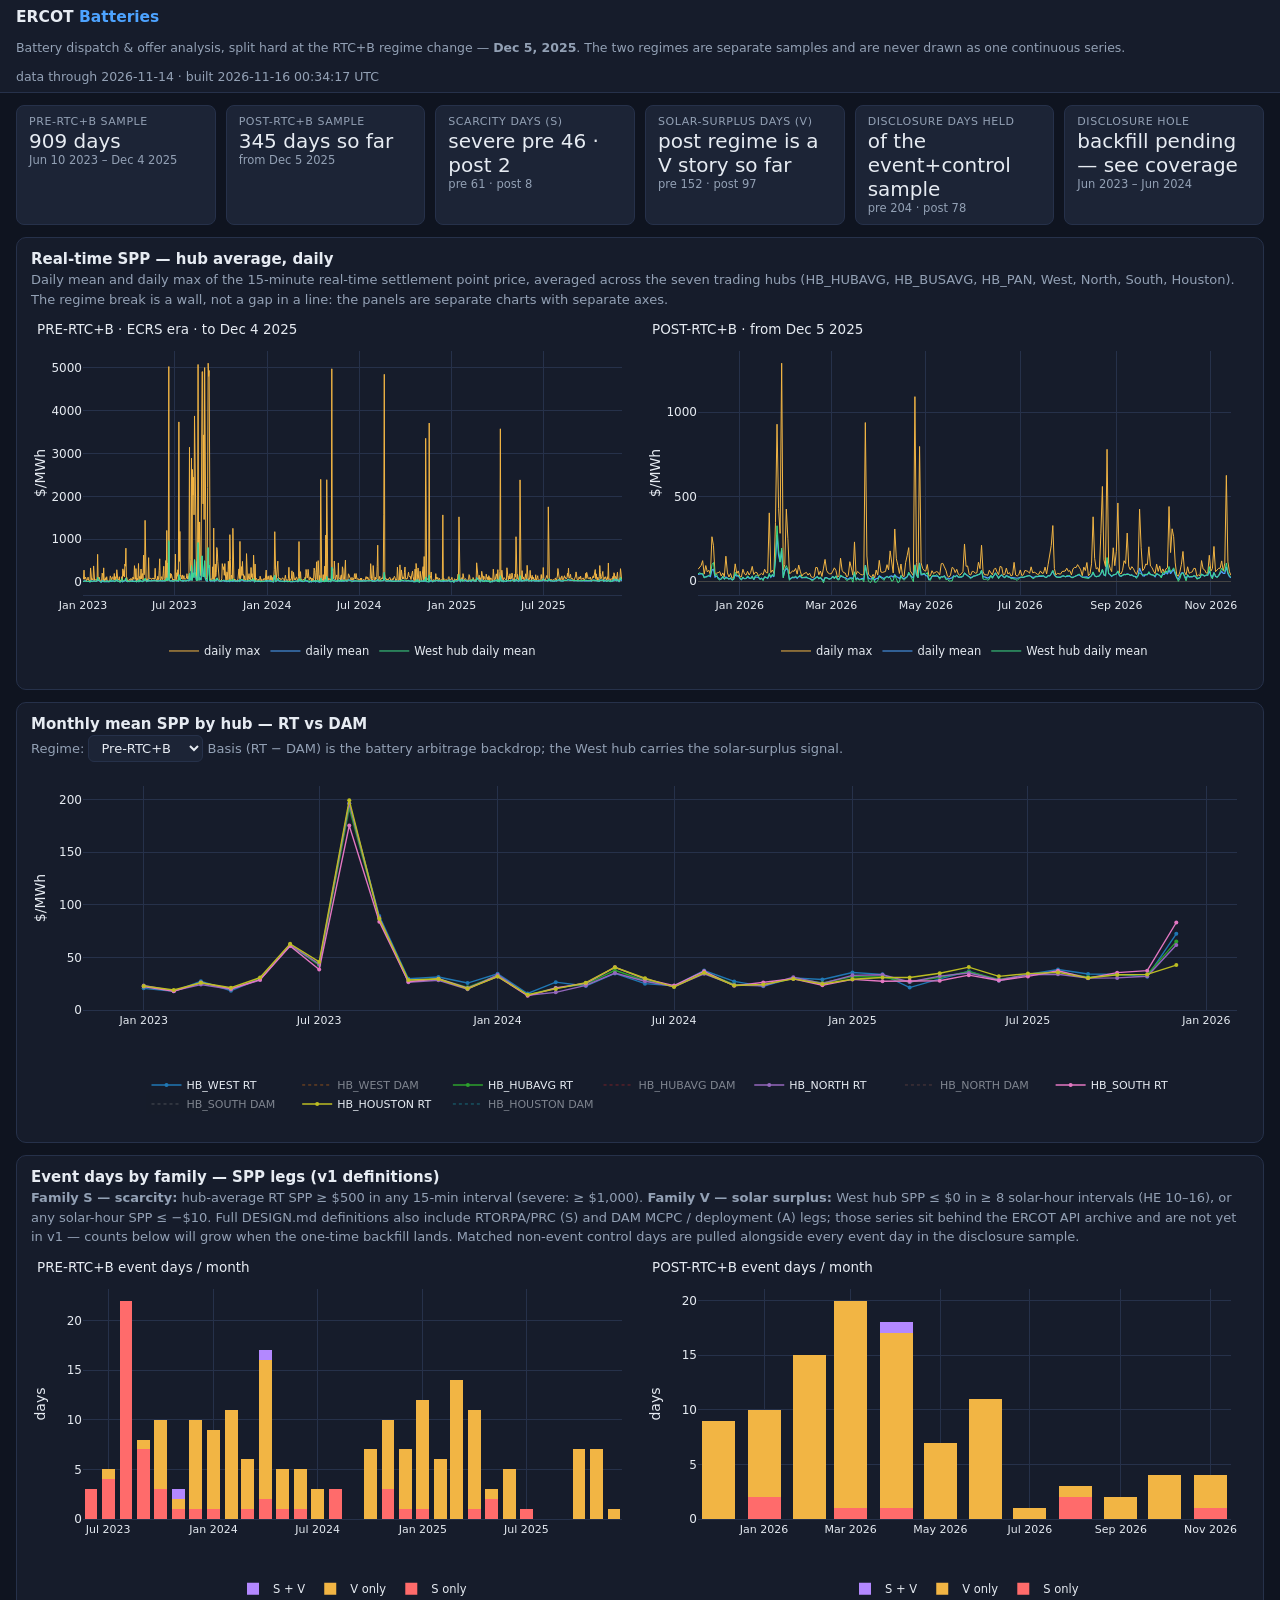
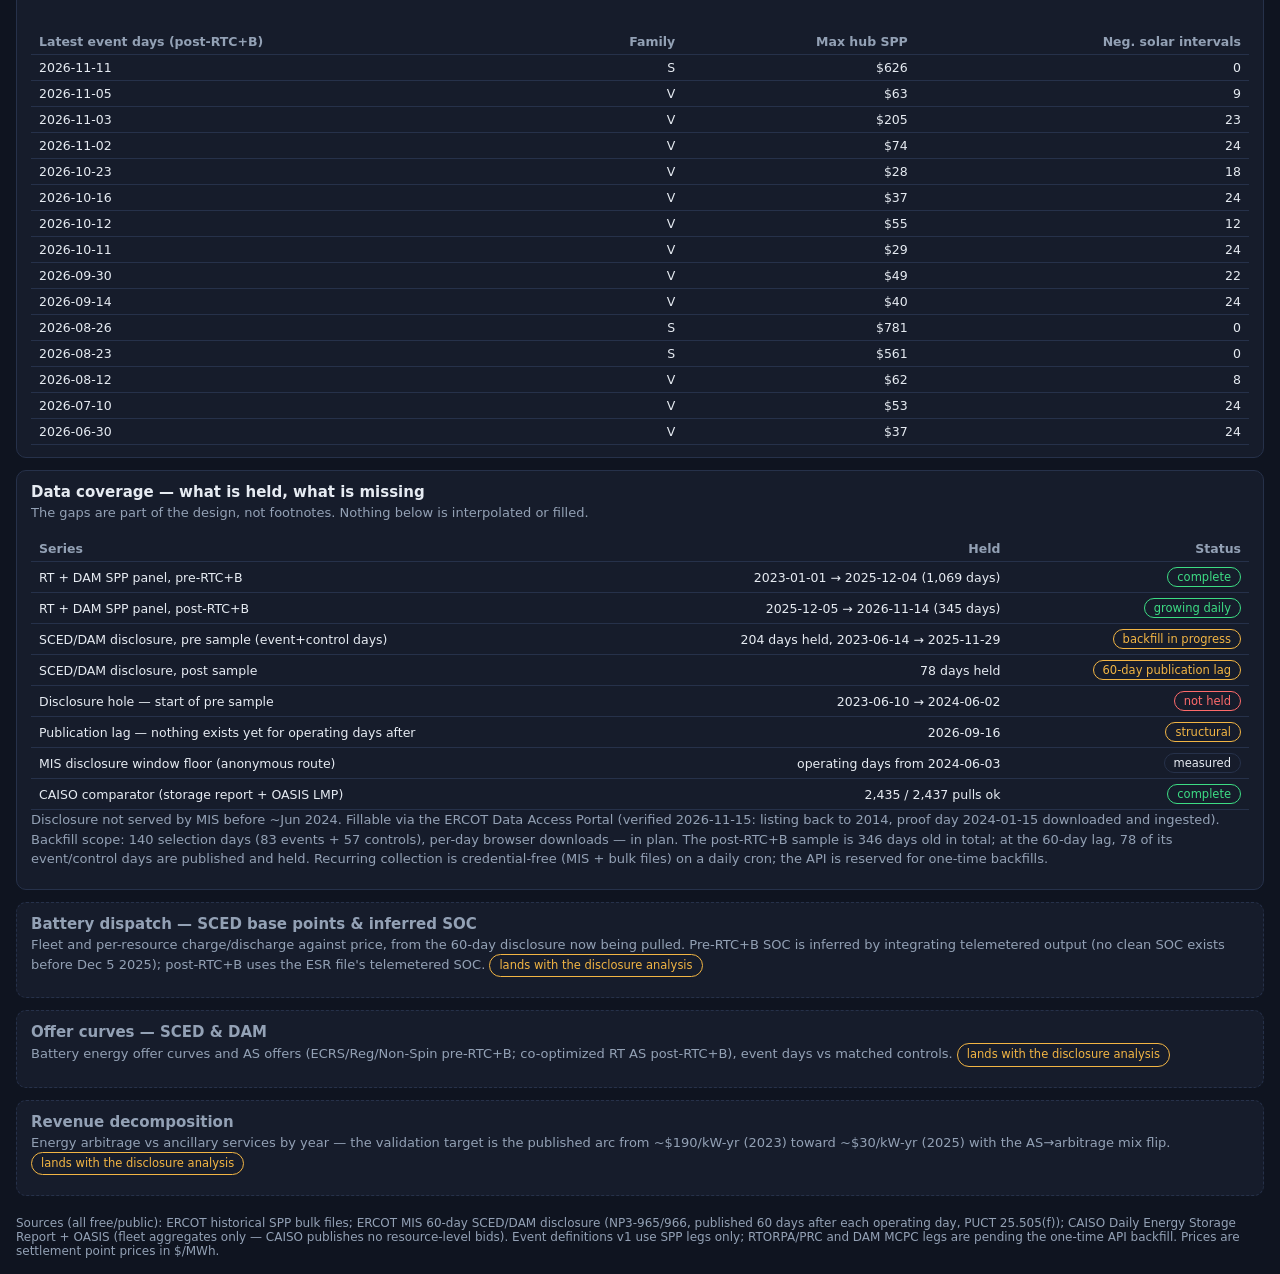
==== commit 8599389b: "ERCOT dashboard: plot event charts after section is in the document (fixes 450px default-height over" ====
--- a/ercot-battery/dashboard/index.html
+++ b/ercot-battery/dashboard/index.html
@@ -160,7 +160,7 @@
     "<b>Family V — solar surplus:</b> West hub SPP ≤ $0 in ≥ 8 solar-hour intervals (HE 10–16), or any solar-hour SPP ≤ −$10. " +
     "Full DESIGN.md definitions also include RTORPA/PRC (S) and DAM MCPC / deployment (A) legs; those series sit behind the ERCOT API archive and are not yet in v1 — counts below will grow when the one-time backfill lands. Matched non-event control days are pulled alongside every event day in the disclosure sample."));
   var g3 = el("div","grid2"); var c4 = el("div","chart tall"), c5 = el("div","chart tall");
-  g3.appendChild(c4); g3.appendChild(c5); sec3.appendChild(g3);
+  g3.appendChild(c4); g3.appendChild(c5); sec3.appendChild(g3); main.appendChild(sec3);
   function eventTraces(R){
     return [
       {x:R.by_month.months, y:R.by_month.S, name:"S only", type:"bar", marker:{color:"#ff6b6b"}},
@@ -180,7 +180,7 @@
     D.events.post_rtcb.latest.slice().reverse().map(function(r){
       return "<tr><td>" + r.date + (r.severe ? " · severe" : "") + "</td><td>" + r.family + "</td><td>" +
              money(r.max_spp) + "</td><td>" + fmt(r.n_neg_solar) + "</td></tr>"; }).join("");
-  var tw = el("div","tablewrap"); tw.appendChild(t); sec3.appendChild(tw); main.appendChild(sec3);
+  var tw = el("div","tablewrap"); tw.appendChild(t); sec3.appendChild(tw);
 
   /* ---------- Coverage: held vs gaps ---------- */
   var sec4 = el("section");
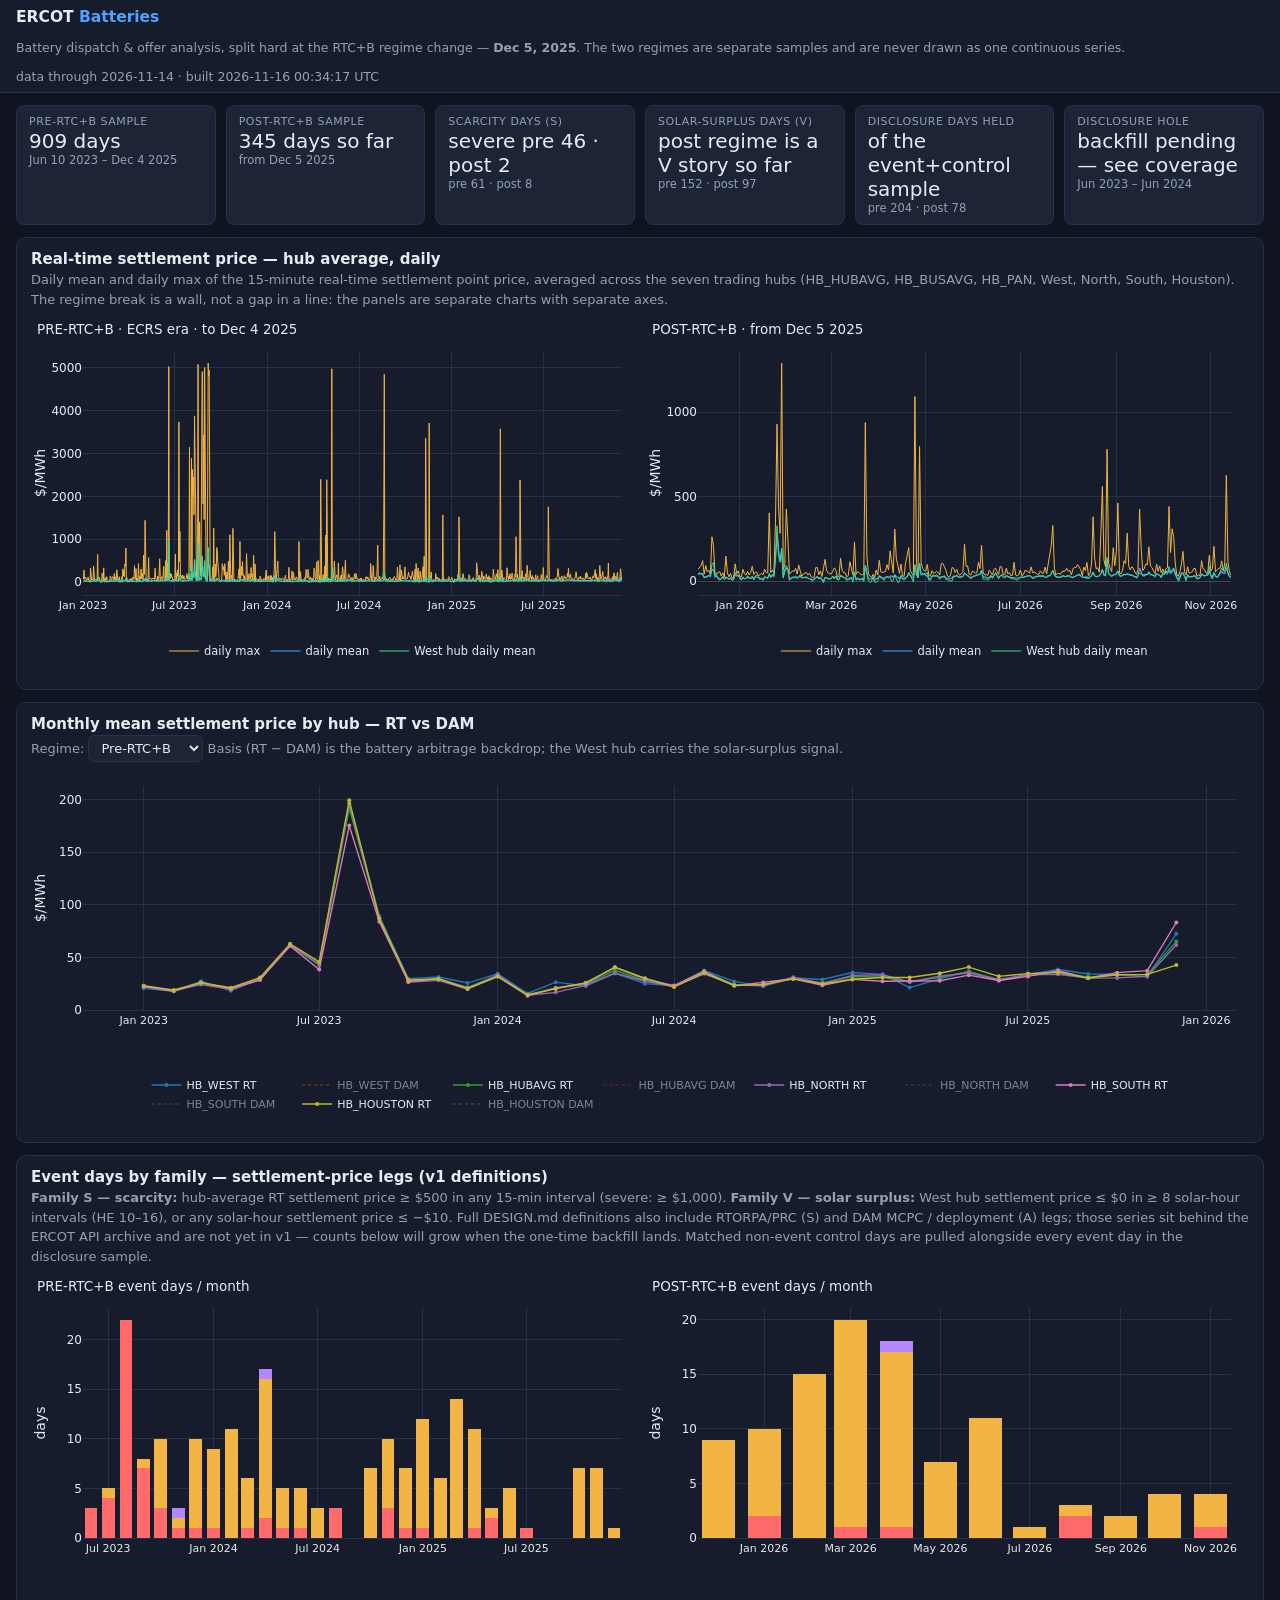
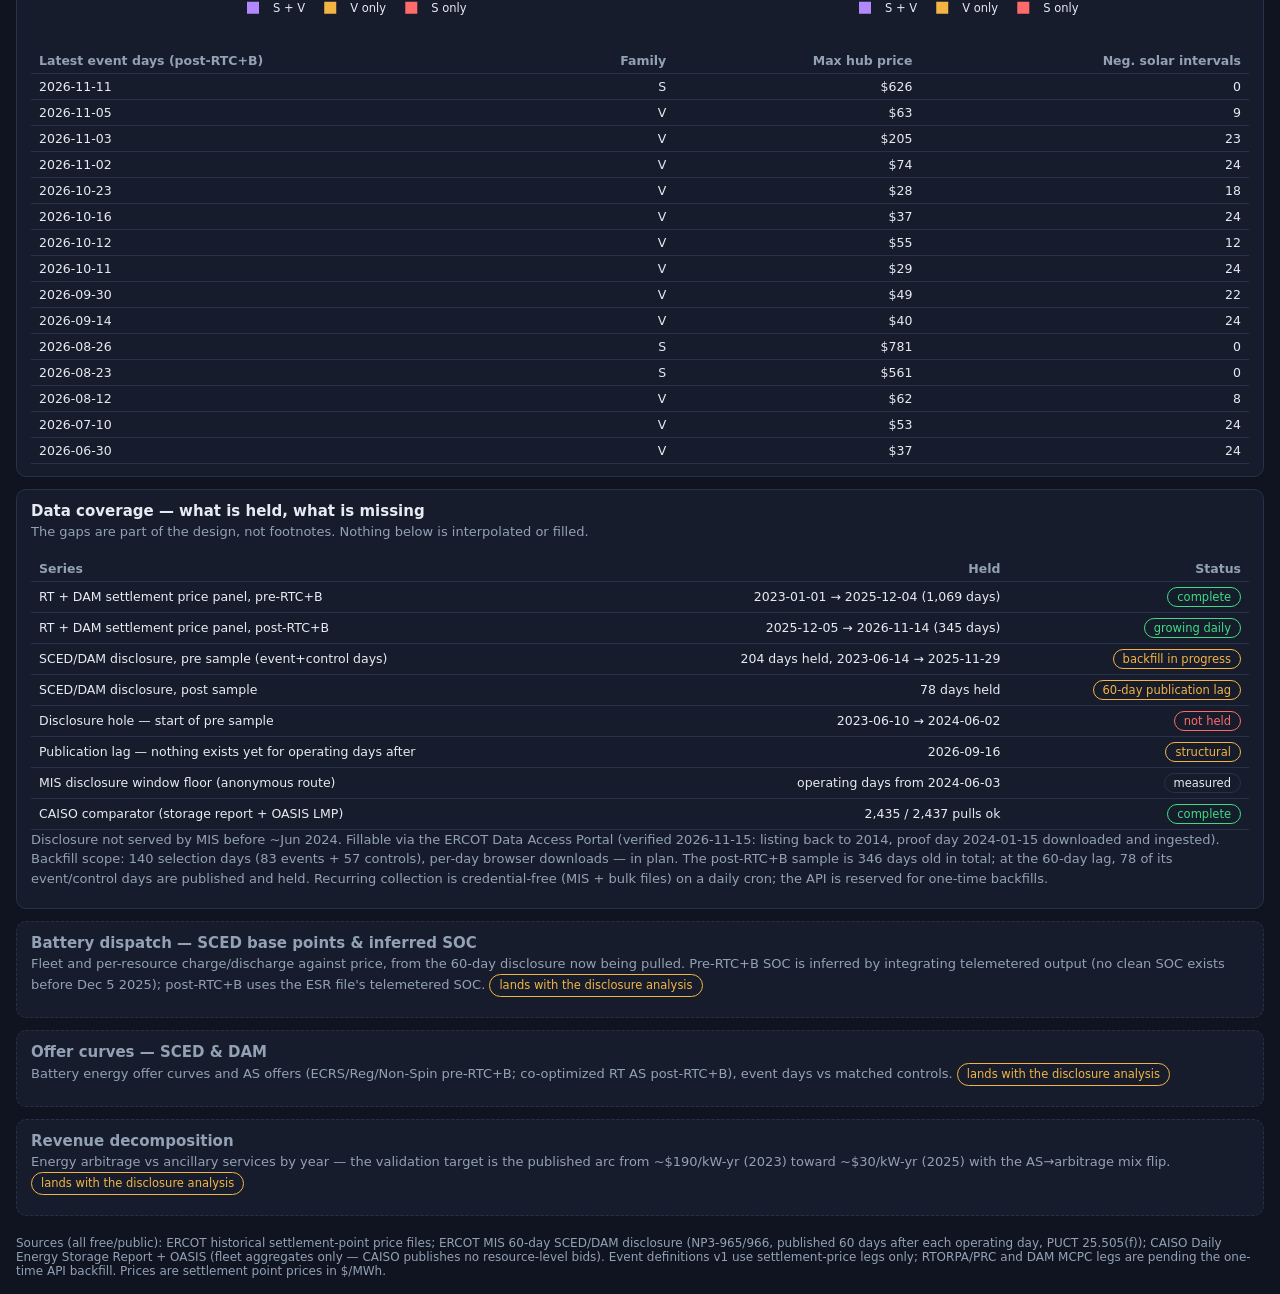
==== commit 05757f95: "ERCOT dashboard: spell out 'settlement price' everywhere — drop the SPP abbreviation (collides with " ====
--- a/ercot-battery/dashboard/index.html
+++ b/ercot-battery/dashboard/index.html
@@ -3,7 +3,7 @@
 <head>
 <meta charset="utf-8">
 <meta name="viewport" content="width=device-width, initial-scale=1">
-<title>ERCOT Batteries — SPP, Events &amp; Coverage</title>
+<title>ERCOT Batteries — Settlement Prices, Events &amp; Coverage</title>
 <script src="https://cdn.plot.ly/plotly-2.35.2.min.js"></script>
 <style>
   :root{
@@ -63,7 +63,7 @@
   <div class="err" id="loading">Loading data.json…</div>
 </main>
 <footer>
-  Sources (all free/public): ERCOT historical SPP bulk files; ERCOT MIS 60-day SCED/DAM disclosure (NP3-965/966, published 60 days after each operating day, PUCT 25.505(f)); CAISO Daily Energy Storage Report + OASIS (fleet aggregates only — CAISO publishes no resource-level bids). Event definitions v1 use SPP legs only; RTORPA/PRC and DAM MCPC legs are pending the one-time API backfill. Prices are settlement point prices in $/MWh.
+  Sources (all free/public): ERCOT historical settlement-point price files; ERCOT MIS 60-day SCED/DAM disclosure (NP3-965/966, published 60 days after each operating day, PUCT 25.505(f)); CAISO Daily Energy Storage Report + OASIS (fleet aggregates only — CAISO publishes no resource-level bids). Event definitions v1 use settlement-price legs only; RTORPA/PRC and DAM MCPC legs are pending the one-time API backfill. Prices are settlement point prices in $/MWh.
 </footer>
 <script>
 var FONT = {color:"#e6ebf2", family:"system-ui,-apple-system,'Segoe UI',Roboto,Helvetica,Arial,sans-serif"};
@@ -110,7 +110,7 @@
 
   /* ---------- Prices: two regime panels, never one series ---------- */
   var sec = el("section");
-  sec.appendChild(el("h2",null,"Real-time SPP — hub average, daily"));
+  sec.appendChild(el("h2",null,"Real-time settlement price — hub average, daily"));
   sec.appendChild(el("p",null,"Daily mean and daily max of the 15-minute real-time settlement point price, averaged across the seven trading hubs (HB_HUBAVG, HB_BUSAVG, HB_PAN, West, North, South, Houston). The regime break is a wall, not a gap in a line: the panels are separate charts with separate axes."));
   var g = el("div","grid2");
   var c1 = el("div","chart tall"), c2 = el("div","chart tall");
@@ -128,7 +128,7 @@
 
   /* ---------- Monthly hub means with selector ---------- */
   var sec2 = el("section");
-  sec2.appendChild(el("h2",null,"Monthly mean SPP by hub — RT vs DAM"));
+  sec2.appendChild(el("h2",null,"Monthly mean settlement price by hub — RT vs DAM"));
   var row = el("p");
   row.appendChild(document.createTextNode("Regime: "));
   var sel = el("select"); sel.id = "regimeSel";
@@ -154,10 +154,10 @@
 
   /* ---------- Events ---------- */
   var sec3 = el("section");
-  sec3.appendChild(el("h2",null,"Event days by family — SPP legs (v1 definitions)"));
+  sec3.appendChild(el("h2",null,"Event days by family — settlement-price legs (v1 definitions)"));
   sec3.appendChild(el("p",null,
-    "<b>Family S — scarcity:</b> hub-average RT SPP ≥ $500 in any 15-min interval (severe: ≥ $1,000). " +
-    "<b>Family V — solar surplus:</b> West hub SPP ≤ $0 in ≥ 8 solar-hour intervals (HE 10–16), or any solar-hour SPP ≤ −$10. " +
+    "<b>Family S — scarcity:</b> hub-average RT settlement price ≥ $500 in any 15-min interval (severe: ≥ $1,000). " +
+    "<b>Family V — solar surplus:</b> West hub settlement price ≤ $0 in ≥ 8 solar-hour intervals (HE 10–16), or any solar-hour settlement price ≤ −$10. " +
     "Full DESIGN.md definitions also include RTORPA/PRC (S) and DAM MCPC / deployment (A) legs; those series sit behind the ERCOT API archive and are not yet in v1 — counts below will grow when the one-time backfill lands. Matched non-event control days are pulled alongside every event day in the disclosure sample."));
   var g3 = el("div","grid2"); var c4 = el("div","chart tall"), c5 = el("div","chart tall");
   g3.appendChild(c4); g3.appendChild(c5); sec3.appendChild(g3); main.appendChild(sec3);
@@ -176,7 +176,7 @@
       legend:{orientation:"h", x:0.5, xanchor:"center", y:-0.24, font:{size:11.5}},
       yaxis:{title:{text:"days"}, gridcolor:"#26314a", automargin:true}}), CFG);
   var t = el("table");
-  t.innerHTML = "<tr><th>Latest event days (post-RTC+B)</th><th>Family</th><th>Max hub SPP</th><th>Neg. solar intervals</th></tr>" +
+  t.innerHTML = "<tr><th>Latest event days (post-RTC+B)</th><th>Family</th><th>Max hub price</th><th>Neg. solar intervals</th></tr>" +
     D.events.post_rtcb.latest.slice().reverse().map(function(r){
       return "<tr><td>" + r.date + (r.severe ? " · severe" : "") + "</td><td>" + r.family + "</td><td>" +
              money(r.max_spp) + "</td><td>" + fmt(r.n_neg_solar) + "</td></tr>"; }).join("");
@@ -190,8 +190,8 @@
   var dsc = cov.disclosure;
   ct.innerHTML =
     "<tr><th>Series</th><th>Held</th><th>Status</th></tr>" +
-    "<tr><td>RT + DAM SPP panel, pre-RTC+B</td><td>" + cov.spp_panel.pre.start + " → " + cov.spp_panel.pre.end + " (" + fmt(cov.spp_panel.pre.days) + " days)</td><td><span class='tag ok'>complete</span></td></tr>" +
-    "<tr><td>RT + DAM SPP panel, post-RTC+B</td><td>" + cov.spp_panel.post.start + " → " + cov.spp_panel.post.end + " (" + fmt(cov.spp_panel.post.days) + " days)</td><td><span class='tag ok'>growing daily</span></td></tr>" +
+    "<tr><td>RT + DAM settlement price panel, pre-RTC+B</td><td>" + cov.spp_panel.pre.start + " → " + cov.spp_panel.pre.end + " (" + fmt(cov.spp_panel.pre.days) + " days)</td><td><span class='tag ok'>complete</span></td></tr>" +
+    "<tr><td>RT + DAM settlement price panel, post-RTC+B</td><td>" + cov.spp_panel.post.start + " → " + cov.spp_panel.post.end + " (" + fmt(cov.spp_panel.post.days) + " days)</td><td><span class='tag ok'>growing daily</span></td></tr>" +
     "<tr><td>SCED/DAM disclosure, pre sample (event+control days)</td><td>" + fmt(dsc.pre_held_days) + " days held, " + (dsc.pre_held_range ? dsc.pre_held_range[0] + " → " + dsc.pre_held_range[1] : "—") + "</td><td><span class='tag lag'>backfill in progress</span></td></tr>" +
     "<tr><td>SCED/DAM disclosure, post sample</td><td>" + fmt(dsc.post_held_days) + " days held</td><td><span class='tag lag'>60-day publication lag</span></td></tr>" +
     "<tr><td>Disclosure hole — start of pre sample</td><td>" + dsc.hole.start + " → " + dsc.hole.end + "</td><td><span class='tag gap'>not held</span></td></tr>" +
